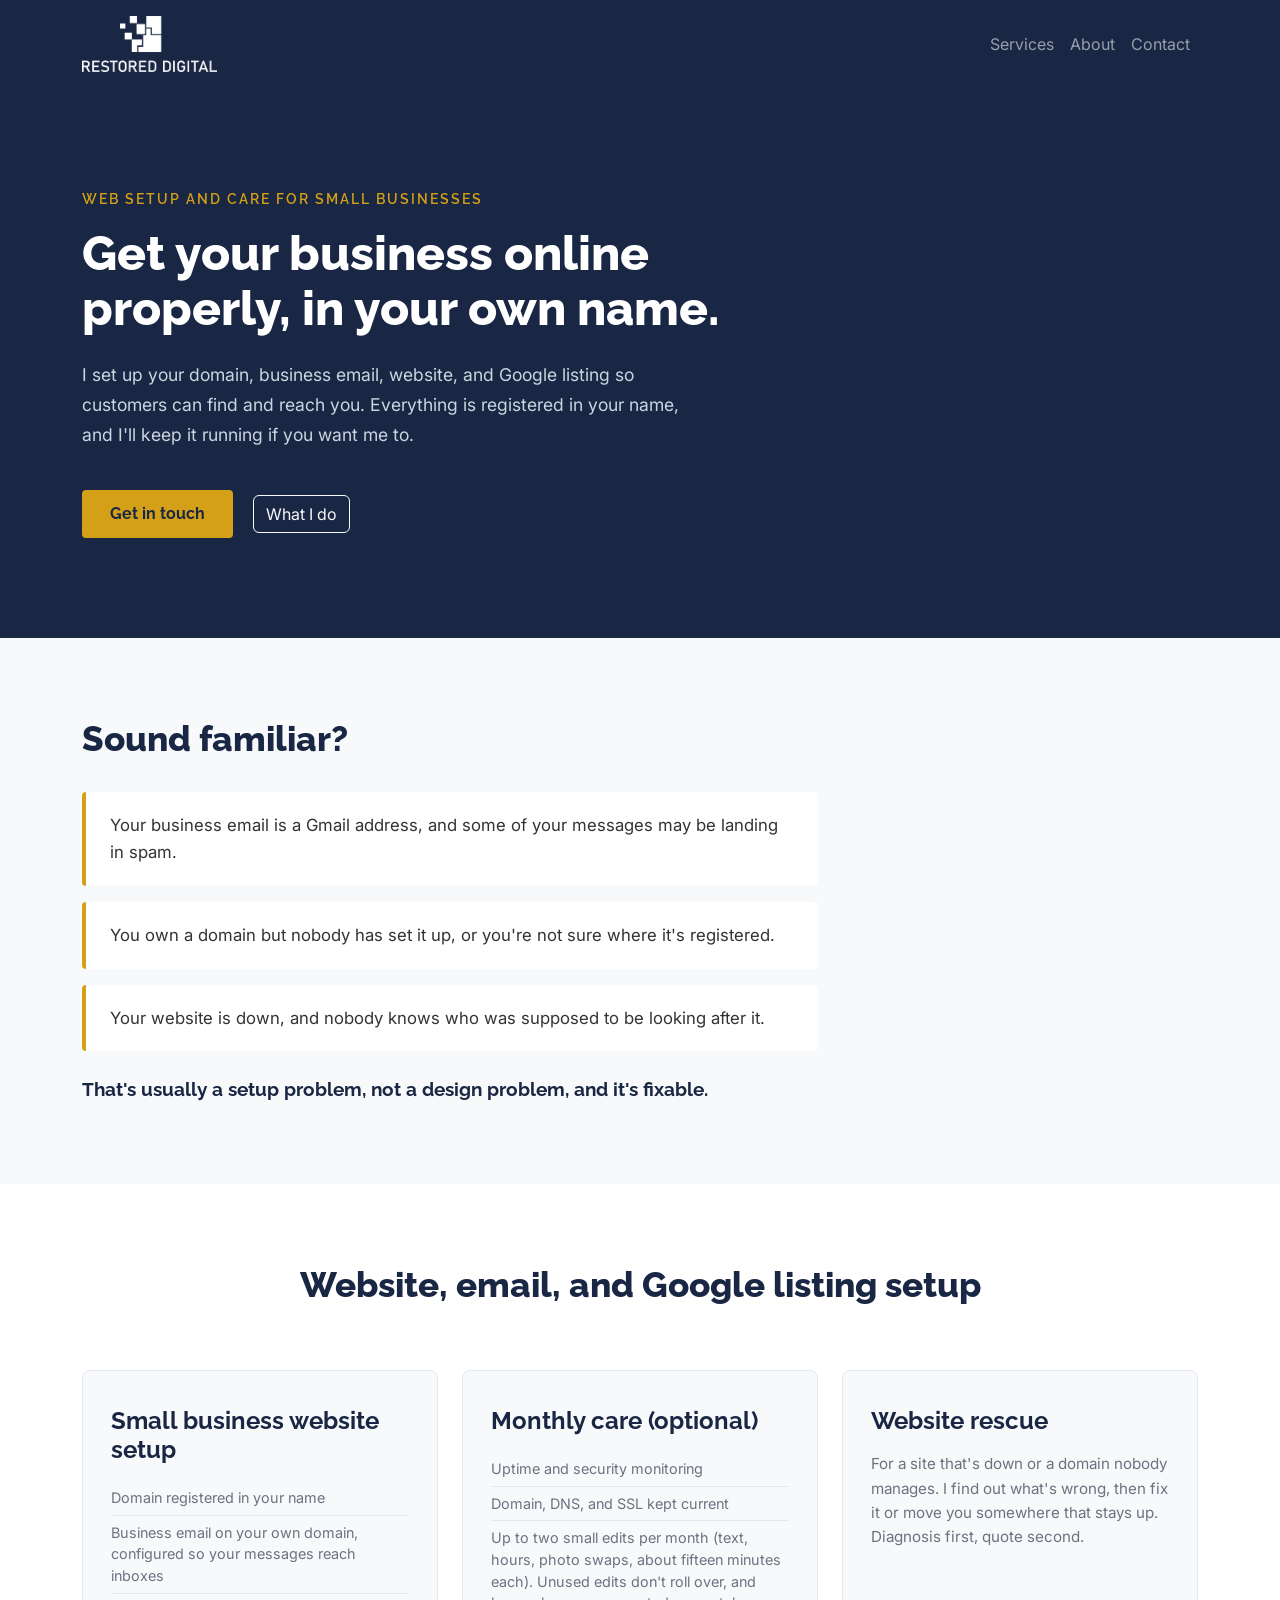
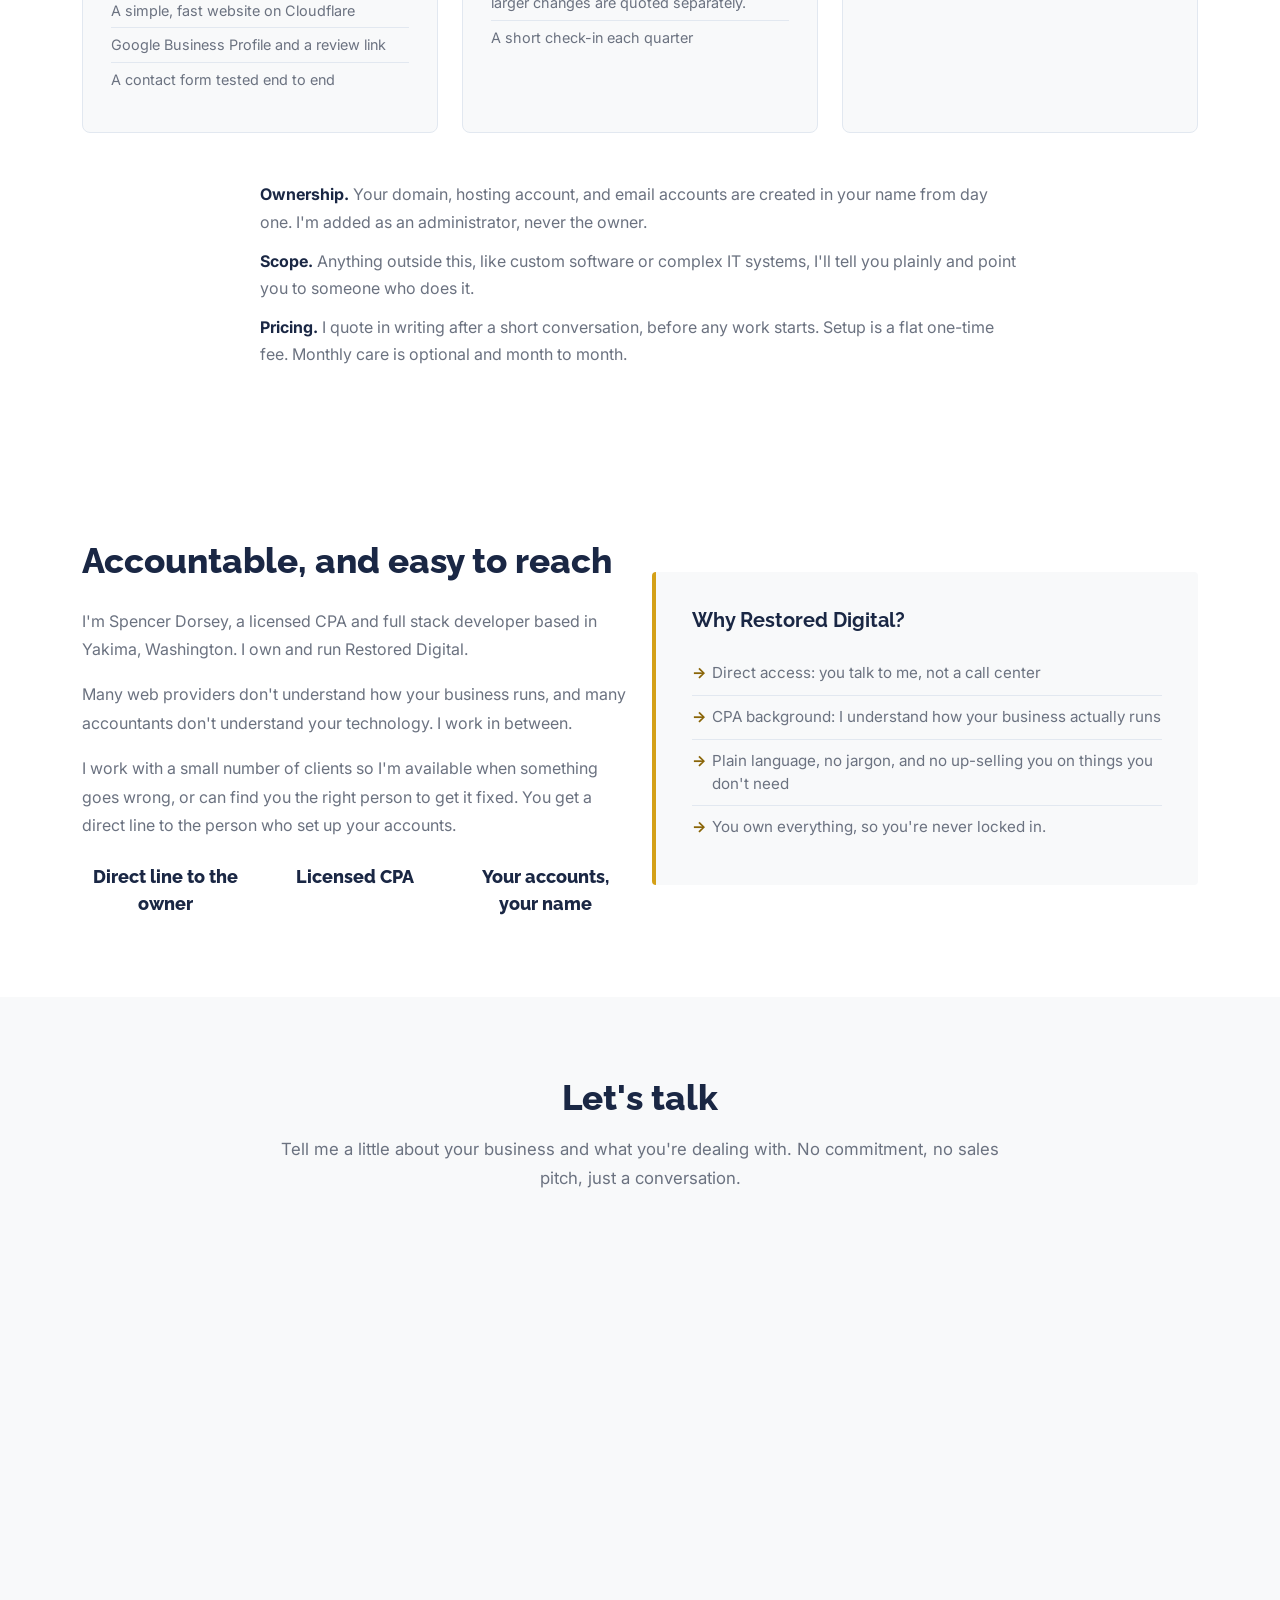
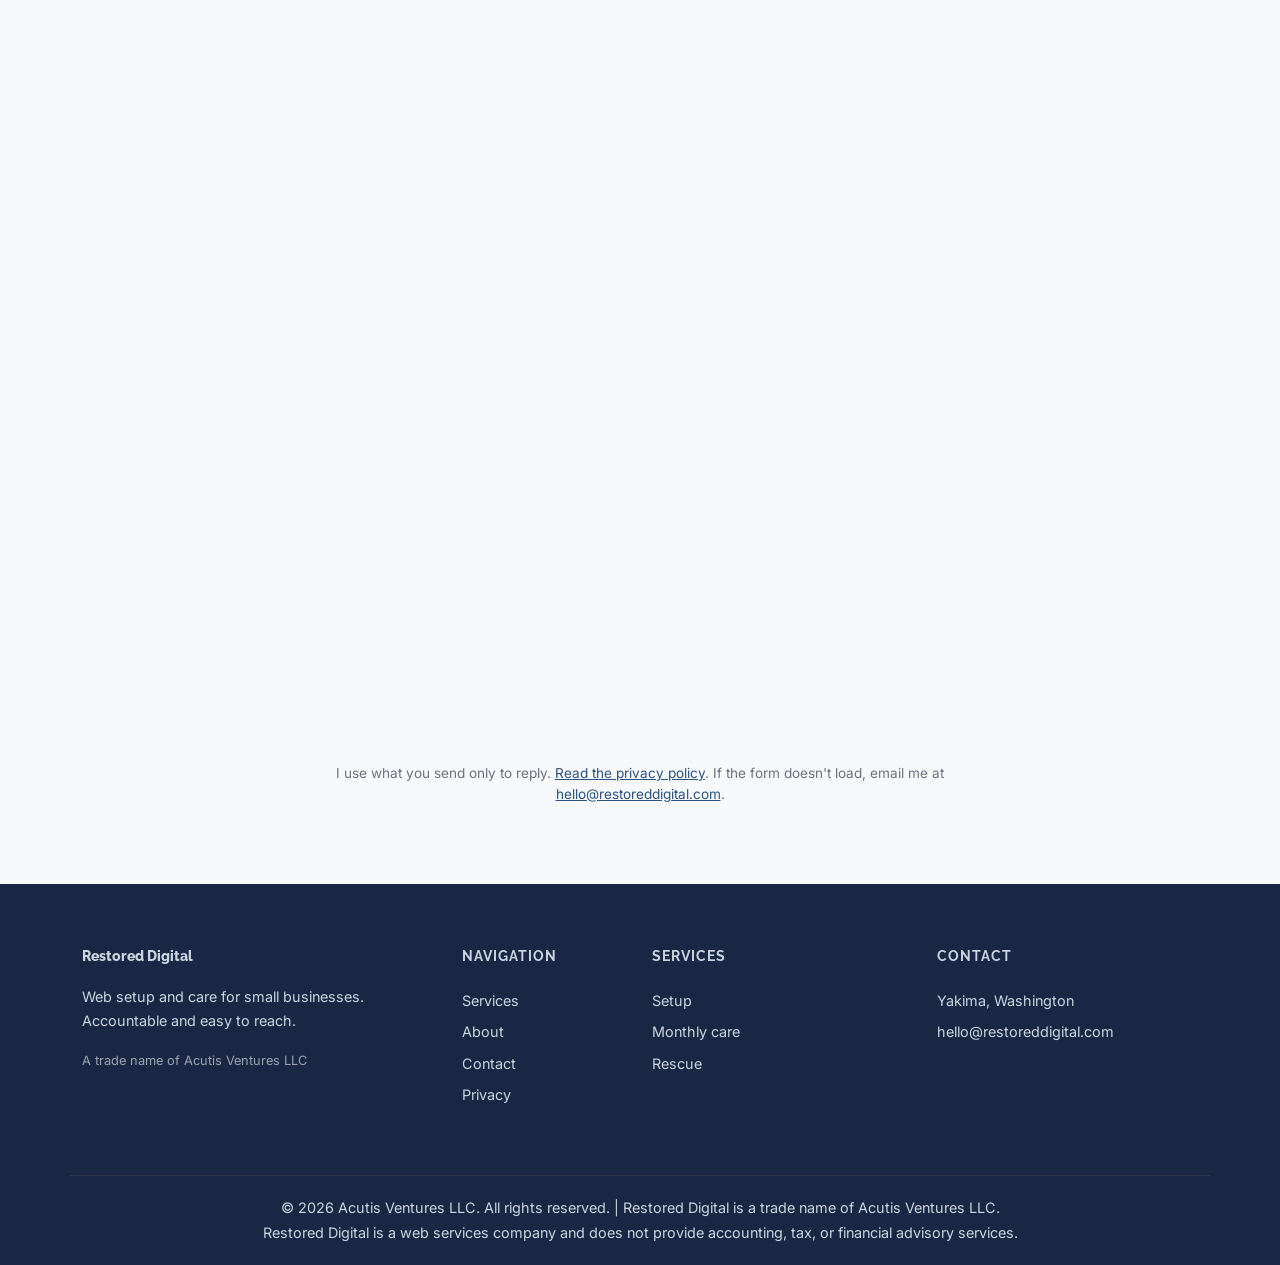
==== index.html @ 40f56572 "Remove Yakima Valley branding and improve SEO Drop Yakima Valley positioning copy, keep Yakima as fa" ====
<!doctype html>
<html lang="en">
  <head>
    <meta charset="utf-8" />
    <meta name="viewport" content="width=device-width, initial-scale=1" />

    <title>
      Restored Digital | Website, Domain &amp; Email Setup for Small Businesses
    </title>
    <meta
      name="description"
      content="Domain, business email, website, and Google listing set up in your own name, with optional monthly care. Plain language, written quotes, no lock-in."
    />
    <meta name="theme-color" content="#1a2744" />
    <link rel="canonical" href="https://www.restoreddigital.com/" />

    <!-- Open Graph / Twitter -->
    <meta property="og:url" content="https://www.restoreddigital.com/" />
    <meta property="og:type" content="website" />
    <meta property="og:locale" content="en_US" />
    <meta property="og:site_name" content="Restored Digital" />
    <meta
      property="og:title"
      content="Restored Digital | Website, Domain &amp; Email Setup for Small Businesses"
    />
    <meta
      property="og:description"
      content="I set up your domain, business email, website, and Google listing in your own name, and keep it running if you want me to."
    />
    <meta property="og:image" content="https://www.restoreddigital.com/images/og.png" />
    <meta property="og:image:width" content="1200" />
    <meta property="og:image:height" content="630" />
    <meta property="og:image:alt" content="Restored Digital logo" />
    <meta name="twitter:card" content="summary_large_image" />
    <meta
      name="twitter:title"
      content="Restored Digital | Website, Domain &amp; Email Setup for Small Businesses"
    />
    <meta
      name="twitter:description"
      content="I set up your domain, business email, website, and Google listing in your own name, and keep it running if you want me to."
    />
    <meta name="twitter:image" content="https://www.restoreddigital.com/images/og.png" />
    <meta name="twitter:image:alt" content="Restored Digital logo" />

    <!-- Icons -->
    <link rel="icon" href="images/favicon.ico" sizes="any" />
    <link rel="icon" type="image/png" sizes="32x32" href="images/favicon-32.png" />
    <link rel="icon" type="image/png" sizes="192x192" href="images/icon-192.png" />
    <link rel="apple-touch-icon" href="images/apple-touch-icon.png" />
    <link rel="manifest" href="site.webmanifest" />

    <!-- Connection hints -->
    <link rel="preconnect" href="https://cdn.jsdelivr.net" crossorigin />
    <link rel="preconnect" href="https://fonts.googleapis.com" />
    <link rel="preconnect" href="https://fonts.gstatic.com" crossorigin />

    <!-- Bootstrap CSS -->
    <link
      href="https://cdn.jsdelivr.net/npm/bootstrap@5.2.3/dist/css/bootstrap.min.css"
      rel="stylesheet"
      integrity="sha384-rbsA2VBKQhggwzxH7pPCaAqO46MgnOM80zW1RWuH61DGLwZJEdK2Kadq2F9CUG65"
      crossorigin="anonymous"
    />

    <!-- Google Fonts -->
    <link
      rel="stylesheet"
      href="https://fonts.googleapis.com/css2?family=Inter:wght@400;500;600;700&family=Raleway:wght@600;700;800&display=swap"
    />

    <!-- Custom CSS -->
    <link rel="stylesheet" href="css/styles.css" />

    <script type="application/ld+json">
      {
        "@context": "https://schema.org",
        "@type": "ProfessionalService",
        "@id": "https://www.restoreddigital.com/#business",
        "name": "Restored Digital",
        "legalName": "Acutis Ventures LLC",
        "description": "Web setup and care for small businesses: domain, business email, website, and Google Business Profile registered in the client's own name, with optional monthly care.",
        "url": "https://www.restoreddigital.com/",
        "email": "hello@restoreddigital.com",
        "logo": "https://www.restoreddigital.com/images/icon-512.png",
        "image": "https://www.restoreddigital.com/images/og.png",
        "founder": {
          "@type": "Person",
          "name": "Spencer Dorsey",
          "jobTitle": "Owner, Licensed CPA and Full Stack Developer"
        },
        "address": {
          "@type": "PostalAddress",
          "addressLocality": "Yakima",
          "addressRegion": "WA",
          "addressCountry": "US"
        },
        "areaServed": [
          { "@type": "City", "name": "Yakima" },
          { "@type": "State", "name": "Washington" }
        ],
        "makesOffer": [
          {
            "@type": "Offer",
            "itemOffered": {
              "@type": "Service",
              "name": "Small business web setup",
              "description": "Domain, business email, website, and Google Business Profile set up in your name."
            }
          },
          {
            "@type": "Offer",
            "itemOffered": {
              "@type": "Service",
              "name": "Monthly website care",
              "description": "Uptime and security monitoring, domain and SSL upkeep, small monthly edits."
            }
          },
          {
            "@type": "Offer",
            "itemOffered": {
              "@type": "Service",
              "name": "Website rescue",
              "description": "Diagnosis and repair or migration for a site that is down or a domain nobody manages."
            }
          }
        ]
      }
    </script>
  </head>

  <body>
    <a class="skip-link" href="#main">Skip to main content</a>

    <!-- Navbar -->
    <nav class="navbar navbar-expand-md navbar-dark" id="navbar">
      <div class="container">
        <a class="navbar-brand" href="#hero">
          <img
            src="images/logo.png"
            alt="Restored Digital"
            width="135"
            height="56"
          />
        </a>
        <button
          class="navbar-toggler"
          type="button"
          data-bs-toggle="collapse"
          data-bs-target="#restoreNavbar"
          aria-controls="restoreNavbar"
          aria-expanded="false"
          aria-label="Toggle navigation"
        >
          <span class="navbar-toggler-icon"></span>
        </button>
        <div class="collapse navbar-collapse" id="restoreNavbar">
          <ul class="navbar-nav ms-auto">
            <li class="nav-item">
              <a class="nav-link" href="#services">Services</a>
            </li>
            <li class="nav-item">
              <a class="nav-link" href="#about">About</a>
            </li>
            <li class="nav-item">
              <a class="nav-link" href="#contact">Contact</a>
            </li>
          </ul>
        </div>
      </div>
    </nav>

    <main id="main">
      <!-- Hero -->
      <section id="hero">
        <div class="container">
          <div class="row align-items-center">
            <div class="col-lg-8">
              <p class="hero-eyebrow">
                Web setup and care for small businesses
              </p>
              <h1>Get your business online properly, in your own name.</h1>
              <p class="hero-sub">
                I set up your domain, business email, website, and Google
                listing so customers can find and reach you. Everything is
                registered in your name, and I'll keep it running if you want me
                to.
              </p>
              <a href="#contact" class="btn btn-gold me-3">Get in touch</a>
              <a href="#services" class="btn btn-outline-light">What I do</a>
            </div>
          </div>
        </div>
      </section>

      <!-- Problem -->
      <section id="problem">
        <div class="container">
          <div class="row">
            <div class="col-lg-8">
              <h2>Sound familiar?</h2>
              <ul class="problem-list">
                <li>
                  Your business email is a Gmail address, and some of your
                  messages may be landing in spam.
                </li>
                <li>
                  You own a domain but nobody has set it up, or you're not sure
                  where it's registered.
                </li>
                <li>
                  Your website is down, and nobody knows who was supposed to be
                  looking after it.
                </li>
              </ul>
              <p class="problem-close">
                That's usually a setup problem, not a design problem, and it's
                fixable.
              </p>
            </div>
          </div>
        </div>
      </section>

      <!-- Services -->
      <section id="services">
        <div class="container">
          <div class="row justify-content-center">
            <div class="col-lg-8 text-center">
              <h2>Website, email, and Google listing setup</h2>
            </div>
          </div>
          <div class="row mt-5">
            <div class="col-md-4 mb-4 mb-md-0">
              <div class="service-card">
                <h3>Small business website setup</h3>
                <ul class="service-list">
                  <li>Domain registered in your name</li>
                  <li>
                    Business email on your own domain, configured so your
                    messages reach inboxes
                  </li>
                  <li>A simple, fast website on Cloudflare</li>
                  <li>Google Business Profile and a review link</li>
                  <li>A contact form tested end to end</li>
                </ul>
              </div>
            </div>
            <div class="col-md-4 mb-4 mb-md-0">
              <div class="service-card">
                <h3>Monthly care (optional)</h3>
                <ul class="service-list">
                  <li>Uptime and security monitoring</li>
                  <li>Domain, DNS, and SSL kept current</li>
                  <li>
                    Up to two small edits per month (text, hours, photo swaps,
                    about fifteen minutes each). Unused edits don't roll over,
                    and larger changes are quoted separately.
                  </li>
                  <li>A short check-in each quarter</li>
                </ul>
              </div>
            </div>
            <div class="col-md-4">
              <div class="service-card">
                <h3>Website rescue</h3>
                <p>
                  For a site that's down or a domain nobody manages. I find out
                  what's wrong, then fix it or move you somewhere that stays up.
                  Diagnosis first, quote second.
                </p>
              </div>
            </div>
          </div>
          <div class="service-statements">
            <p>
              <strong>Ownership.</strong> Your domain, hosting account, and
              email accounts are created in your name from day one. I'm added
              as an administrator, never the owner.
            </p>
            <p>
              <strong>Scope.</strong> Anything outside this, like custom
              software or complex IT systems, I'll tell you plainly and point
              you to someone who does it.
            </p>
            <p>
              <strong>Pricing.</strong> I quote in writing after a short
              conversation, before any work starts. Setup is a flat one-time
              fee. Monthly care is optional and month to month.
            </p>
          </div>
        </div>
      </section>

      <!-- About -->
      <section id="about">
        <div class="container">
          <div class="row align-items-center">
            <div class="col-lg-6 mb-5 mb-lg-0">
              <h2>Accountable, and easy to reach</h2>
              <p>
                I'm Spencer Dorsey, a licensed CPA and full stack developer
                based in Yakima, Washington. I own and run Restored Digital.
              </p>
              <p>
                Many web providers don't understand how your business runs, and
                many accountants don't understand your technology. I work in
                between.
              </p>
              <p>
                I work with a small number of clients so I'm available when
                something goes wrong, or can find you the right person to get it
                fixed. You get a direct line to the person who set up your
                accounts.
              </p>
              <div class="about-stats row mt-4">
                <div class="col-4 text-center">
                  <div class="stat-number">Direct line to the owner</div>
                </div>
                <div class="col-4 text-center">
                  <div class="stat-number">Licensed CPA</div>
                </div>
                <div class="col-4 text-center">
                  <div class="stat-number">Your accounts, your name</div>
                </div>
              </div>
            </div>
            <div class="col-lg-6">
              <div class="about-card">
                <h3>Why Restored Digital?</h3>
                <ul class="about-list">
                  <li>Direct access: you talk to me, not a call center</li>
                  <li>
                    CPA background: I understand how your business actually
                    runs
                  </li>
                  <li>
                    Plain language, no jargon, and no up-selling you on things
                    you don't need
                  </li>
                  <li>You own everything, so you're never locked in.</li>
                </ul>
              </div>
            </div>
          </div>
        </div>
      </section>

      <!-- Contact -->
      <section id="contact">
        <div class="container">
          <div class="row justify-content-center">
            <div class="col-lg-8 text-center">
              <h2>Let's talk</h2>
              <p class="section-sub">
                Tell me a little about your business and what you're dealing
                with. No commitment, no sales pitch, just a conversation.
              </p>
            </div>
          </div>
          <div class="row justify-content-center mt-5">
            <div class="col-lg-7">
              <iframe
                class="contact-frame"
                title="Contact form"
                src="https://docs.google.com/forms/d/e/1FAIpQLSd30V_0GPuKH4bUSAOWCxwhaYH5y-z_NHsODeTNZxQijxTPCA/viewform?embedded=true"
                width="640"
                height="1107"
                loading="lazy"
              >
                Loading…
              </iframe>
              <p class="form-note text-center">
                I use what you send only to reply.
                <a href="privacy.html">Read the privacy policy</a>. If the form
                doesn't load, email me at
                <a href="mailto:hello@restoreddigital.com"
                  >hello@restoreddigital.com</a
                >.
              </p>
            </div>
          </div>
        </div>
      </section>
    </main>

    <!-- Footer -->
    <footer id="footer">
      <div class="container">
        <div class="row">
          <div class="col-lg-4 mb-4">
            <p class="footer-brand">Restored Digital</p>
            <p>
              Web setup and care for small businesses. Accountable and easy to
              reach.
            </p>
            <p class="footer-legal">A trade name of Acutis Ventures LLC</p>
          </div>
          <div class="col-lg-2 col-md-4 mb-4">
            <p class="footer-heading">Navigation</p>
            <ul class="footer-list">
              <li><a href="#services">Services</a></li>
              <li><a href="#about">About</a></li>
              <li><a href="#contact">Contact</a></li>
              <li><a href="privacy.html">Privacy</a></li>
            </ul>
          </div>
          <div class="col-lg-3 col-md-4 mb-4">
            <p class="footer-heading">Services</p>
            <ul class="footer-list">
              <li>Setup</li>
              <li>Monthly care</li>
              <li>Rescue</li>
            </ul>
          </div>
          <div class="col-lg-3 col-md-4 mb-4">
            <p class="footer-heading">Contact</p>
            <ul class="footer-list">
              <li>Yakima, Washington</li>
              <li>
                <a href="mailto:hello@restoreddigital.com"
                  >hello@restoreddigital.com</a
                >
              </li>
            </ul>
          </div>
        </div>
        <div class="row footer-bottom">
          <div class="col text-center">
            <p>
              &copy; 2026 Acutis Ventures LLC. All rights reserved. | Restored
              Digital is a trade name of Acutis Ventures LLC.
            </p>
            <p class="footer-disclaimer">
              Restored Digital is a web services company and does not provide
              accounting, tax, or financial advisory services.
            </p>
          </div>
        </div>
      </div>
    </footer>

    <!-- Bootstrap JS -->
    <script
      src="https://cdn.jsdelivr.net/npm/bootstrap@5.2.3/dist/js/bootstrap.bundle.min.js"
      integrity="sha384-kenU1KFdBIe4zVF0s0G1M5b4hcpxyD9F7jL+jjXkk+Q2h455rYXK/7HAuoJl+0I4"
      crossorigin="anonymous"
    ></script>
  </body>
</html>
---- css/styles.css ----
/* ===========================
   Restored Digital - Custom Styles
   Colors: Navy, Blue, Gold, Warm Gray, Off-white
   Fonts: Raleway (headlines), Inter (body)
   =========================== */

:root {
    --navy: #1a2744;
    --gold: #d4a017;
    --gold-hover: #e8c547;
    --gold-text: #8a6508; /* gold for text on light backgrounds, AA contrast */
    --blue: #2c5282;
    --gray: #6b7280;
    --gray-on-dark: #9ca3af; /* gray for text on navy, AA contrast */
    --text: #333333;
    --off-white: #f8f9fa;
    --border: #e2e8f0;
    --field-border: #8a94a6; /* form field edge, 3:1 against white */
    --slate-light: #cbd5e0;
    --footer-line: #2d3748;
}

/* --- Base --- */

body {
    font-family: "Inter", sans-serif;
    color: var(--text);
}

h1, h2, h3, h4, h5 {
    font-family: "Raleway", sans-serif;
}

/* --- Typography --- */

/* --- Layout --- */

/* --- Navbar --- */

#navbar {
    background-color: var(--navy);
    padding: 16px 0;
}

.navbar-brand {
    padding: 0;
}

.navbar-brand img {
    display: block;
    height: 56px;
    width: auto;
}

/* --- Hero --- */

#hero {
    background-color: var(--navy);
    color: white;
    padding: 100px 0;
}

.hero-eyebrow {
    font-family: "Raleway", sans-serif;
    font-weight: 600;
    font-size: 0.9rem;
    letter-spacing: 2px;
    text-transform: uppercase;
    color: var(--gold);
    margin-bottom: 16px;
}

#hero h1 {
    font-size: 3rem;
    font-weight: 800;
    line-height: 1.15;
    margin-bottom: 24px;
    color: white;
}

#hero .hero-sub {
    font-size: 1.1rem;
    line-height: 1.7;
    color: var(--slate-light);
    margin-bottom: 40px;
    max-width: 600px;
}

.btn-gold {
    background-color: var(--gold);
    color: var(--navy);
    font-family: "Raleway", sans-serif;
    font-weight: 700;
    padding: 12px 28px;
    border: none;
    border-radius: 4px;
}

.btn-gold:hover {
    background-color: var(--gold-hover);
    color: var(--navy);
}

/* --- Problem --- */

#problem {
    background-color: var(--off-white);
    padding: 80px 0;
}

#problem h2 {
    font-size: 2.2rem;
    font-weight: 800;
    color: var(--navy);
    margin-bottom: 16px;
}

.section-sub {
    font-size: 1.05rem;
    color: var(--gray);
    line-height: 1.7;
    margin-bottom: 0;
}

.problem-list {
    list-style: none;
    padding: 0;
    margin: 32px 0 24px 0;
}

.problem-list li {
    background: white;
    border-left: 4px solid var(--gold);
    border-radius: 4px;
    padding: 20px 24px;
    margin-bottom: 16px;
    color: var(--text);
    font-size: 1.05rem;
    line-height: 1.6;
}

.problem-close {
    font-family: "Raleway", sans-serif;
    font-weight: 700;
    font-size: 1.2rem;
    color: var(--navy);
    margin-bottom: 0;
}

/* --- Services --- */
#services {
    background-color: white;
    padding: 80px 0;
}

#services h2 {
    font-size: 2.2rem;
    font-weight: 800;
    color: var(--navy);
    margin-bottom: 16px;
}

.service-card {
    background: var(--off-white);
    border: 1px solid var(--border);
    border-radius: 8px;
    padding: 36px 28px;
    height: 100%;
    display: flex;
    flex-direction: column;
}

.service-card h3 {
    font-family: "Raleway", sans-serif;
    font-weight: 700;
    font-size: 1.5rem;
    color: var(--navy);
    margin-bottom: 16px;
}

.service-statements {
    max-width: 760px;
    margin: 48px auto 0 auto;
}

.service-statements p {
    color: var(--gray);
    line-height: 1.7;
    margin-bottom: 12px;
}

.service-statements strong {
    color: var(--navy);
}

.service-card p {
    color: var(--gray);
    font-size: 0.95rem;
    line-height: 1.6;
    margin-bottom: 20px;
}

.service-list {
    list-style: none;
    padding: 0;
    margin: 0;
    font-size: 0.9rem;
    color: var(--gray);
    margin-top: 0;
}

.service-list li {
    padding: 6px 0;
    border-bottom: 1px solid var(--border);
}

.service-list li:last-child {
    border-bottom: none;
}
/* --- About --- */
#about {
    background-color: white;
    padding: 80px 0;
}

#about h2 {
    font-size: 2.2rem;
    font-weight: 800;
    color: var(--navy);
    margin-bottom: 24px;
}

#about p {
    color: var(--gray);
    line-height: 1.8;
    margin-bottom: 16px;
}

.stat-number {
    font-family: "Raleway", sans-serif;
    font-weight: 800;
    font-size: 1.1rem;
    color: var(--navy);
}

.about-photo {
    display: block;
    max-width: 220px;
    border-radius: 8px;
    margin-bottom: 24px;
}

.about-card {
    background: var(--off-white);
    border-left: 4px solid var(--gold);
    border-radius: 4px;
    padding: 36px;
}

.about-card h3 {
    font-family: "Raleway", sans-serif;
    font-size: 1.25rem;
    font-weight: 700;
    color: var(--navy);
    margin-bottom: 20px;
}

.about-list {
    list-style: none;
    padding: 0;
    margin: 0;
}

.about-list li {
    padding: 10px 0;
    border-bottom: 1px solid var(--border);
    color: var(--gray);
    font-size: 0.95rem;
    line-height: 1.5;
    padding-left: 20px;
    position: relative;
}

.about-list li:last-child {
    border-bottom: none;
}

.about-list li::before {
    content: "→";
    color: var(--gold-text);
    font-weight: 700;
    position: absolute;
    left: 0;
}
/* --- Contact --- */
#contact {
    background-color: var(--off-white);
    padding: 80px 0;
}

#contact h2 {
    font-size: 2.2rem;
    font-weight: 800;
    color: var(--navy);
    margin-bottom: 16px;
}


#contact .form-note {
    font-size: 0.85rem;
    color: var(--gray);
    margin: 16px 0 0 0;
}

#contact .form-note a {
    color: var(--blue);
}

.contact-frame {
    display: block;
    width: 100%;
    max-width: 640px;
    height: 1107px;
    margin: 0 auto;
    border: 0;
}

@media (max-width: 575.98px) {
    .contact-frame {
        height: 1350px;
    }
}
/* --- Footer --- */
#footer {
    background-color: var(--navy);
    color: var(--slate-light);
    padding: 60px 0 0 0;
}

.footer-brand {
    font-family: "Raleway", sans-serif;
    font-weight: 800;
    font-size: 1.25rem;
    color: var(--gold);
    margin-bottom: 16px;
}

.footer-heading {
    font-family: "Raleway", sans-serif;
    font-weight: 700;
    color: white;
    margin-bottom: 16px;
    text-transform: uppercase;
    letter-spacing: 1px;
    font-size: 0.8rem;
}

#footer p {
    color: var(--slate-light);
    font-size: 0.9rem;
    line-height: 1.7;
}

.footer-legal {
    color: var(--gray-on-dark) !important;
    font-size: 0.8rem !important;
    margin-top: 8px;
}

.footer-list {
    list-style: none;
    padding: 0;
    margin: 0;
}

.footer-list li {
    padding: 5px 0;
    font-size: 0.9rem;
    color: var(--slate-light);
}

.footer-list a {
    color: var(--slate-light);
    text-decoration: none;
}

.footer-list a:hover {
    color: var(--gold);
}

.footer-bottom {
    border-top: 1px solid var(--footer-line);
    margin-top: 40px;
    padding: 20px 0;
}

.footer-bottom p {
    font-size: 0.8rem;
    color: var(--gray-on-dark);
    margin: 0;
}

.footer-disclaimer {
    font-size: 0.75rem;
    color: var(--gray-on-dark);
    margin-top: 4px;
}
/* --- Privacy page --- */
#privacy {
    background-color: white;
    padding: 80px 0;
}

#privacy h1 {
    font-size: 2.2rem;
    font-weight: 800;
    color: var(--navy);
    margin-bottom: 8px;
}

#privacy h2 {
    font-size: 1.4rem;
    font-weight: 700;
    color: var(--navy);
    margin: 40px 0 12px 0;
}

#privacy p,
#privacy li {
    color: var(--text);
    line-height: 1.7;
}

#privacy .privacy-date {
    color: var(--gray);
    margin-bottom: 0;
}

#privacy a {
    color: var(--blue);
}

/* --- Accessibility --- */
.skip-link {
    position: absolute;
    left: 16px;
    top: -60px;
    z-index: 2000;
    background: var(--gold);
    color: var(--navy);
    font-weight: 700;
    padding: 10px 16px;
    border-radius: 4px;
}

.skip-link:focus {
    top: 16px;
}

a:focus-visible,
button:focus-visible,
.btn:focus-visible,
.form-control:focus-visible,
.navbar-toggler:focus-visible {
    outline: 3px solid var(--blue);
    outline-offset: 2px;
}

#navbar a:focus-visible,
#navbar button:focus-visible,
#hero a:focus-visible,
#footer a:focus-visible {
    outline-color: var(--gold);
}

/* --- Utilities --- */
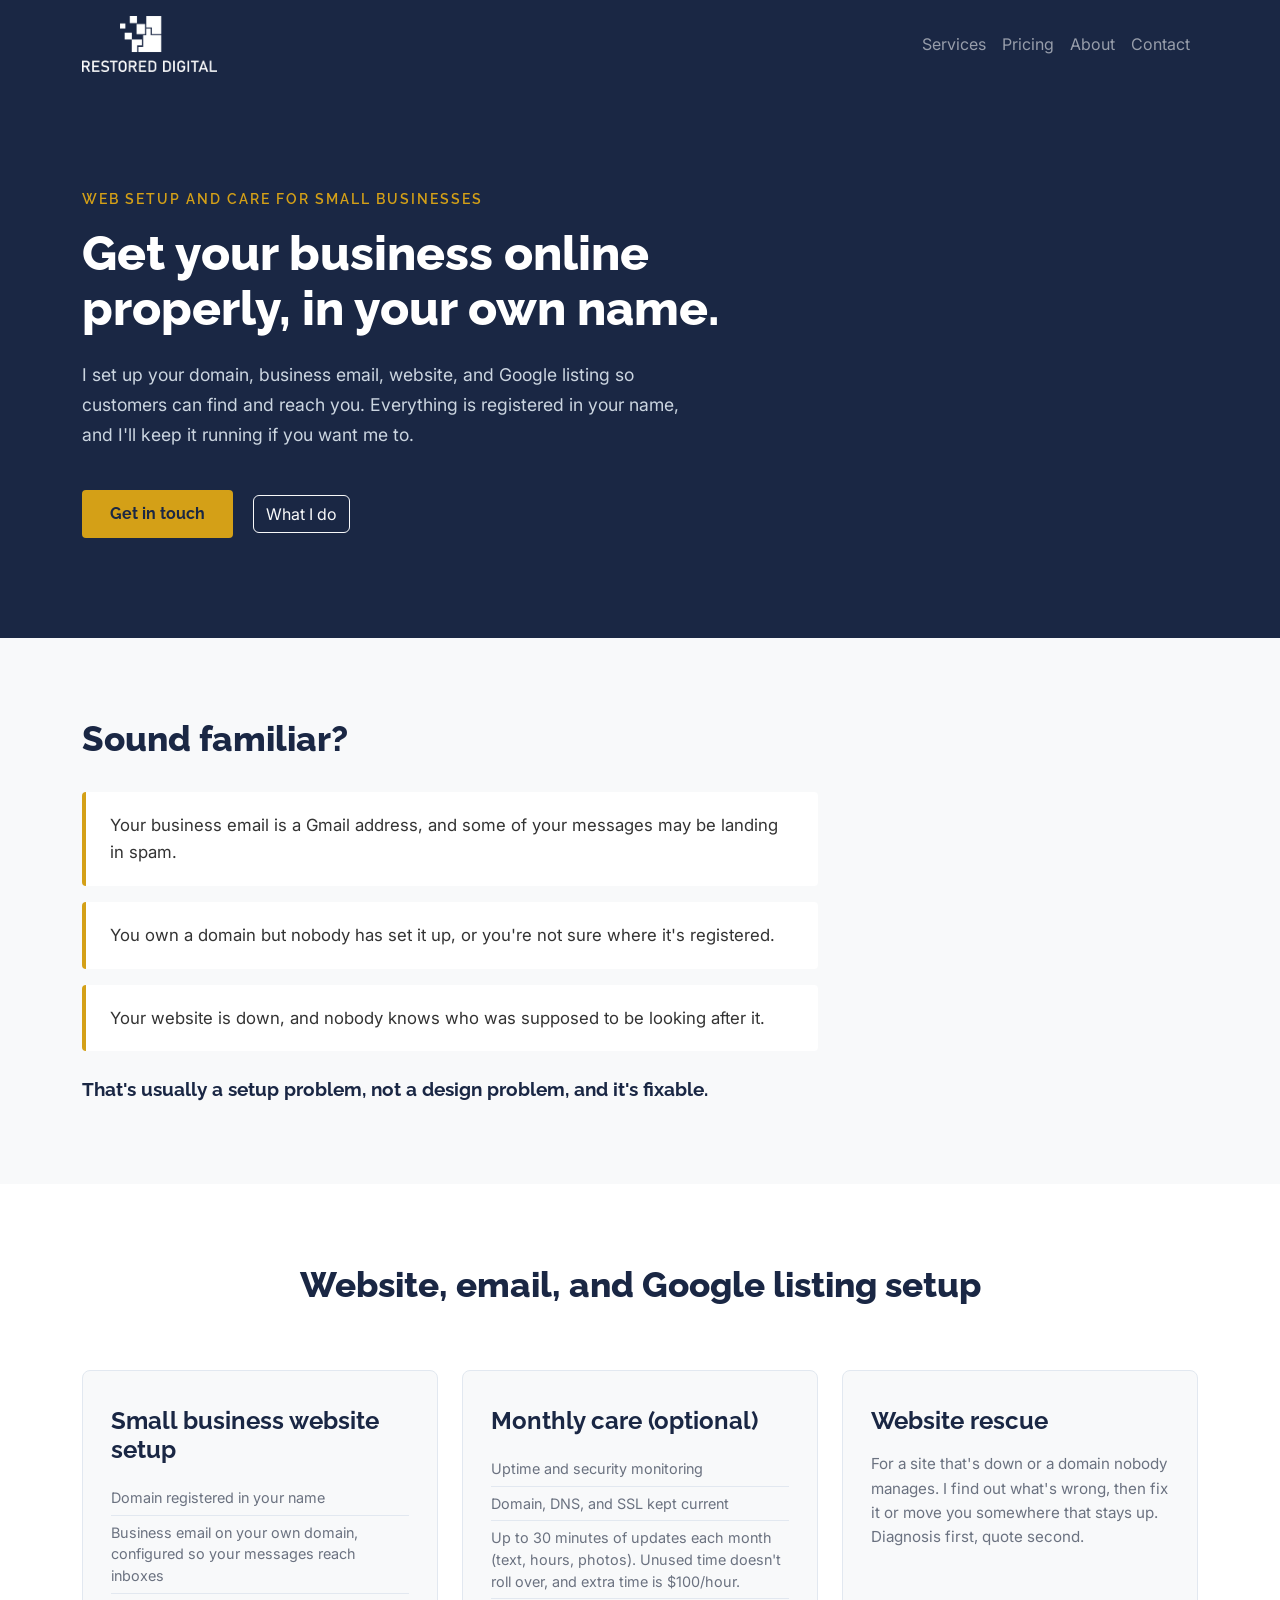
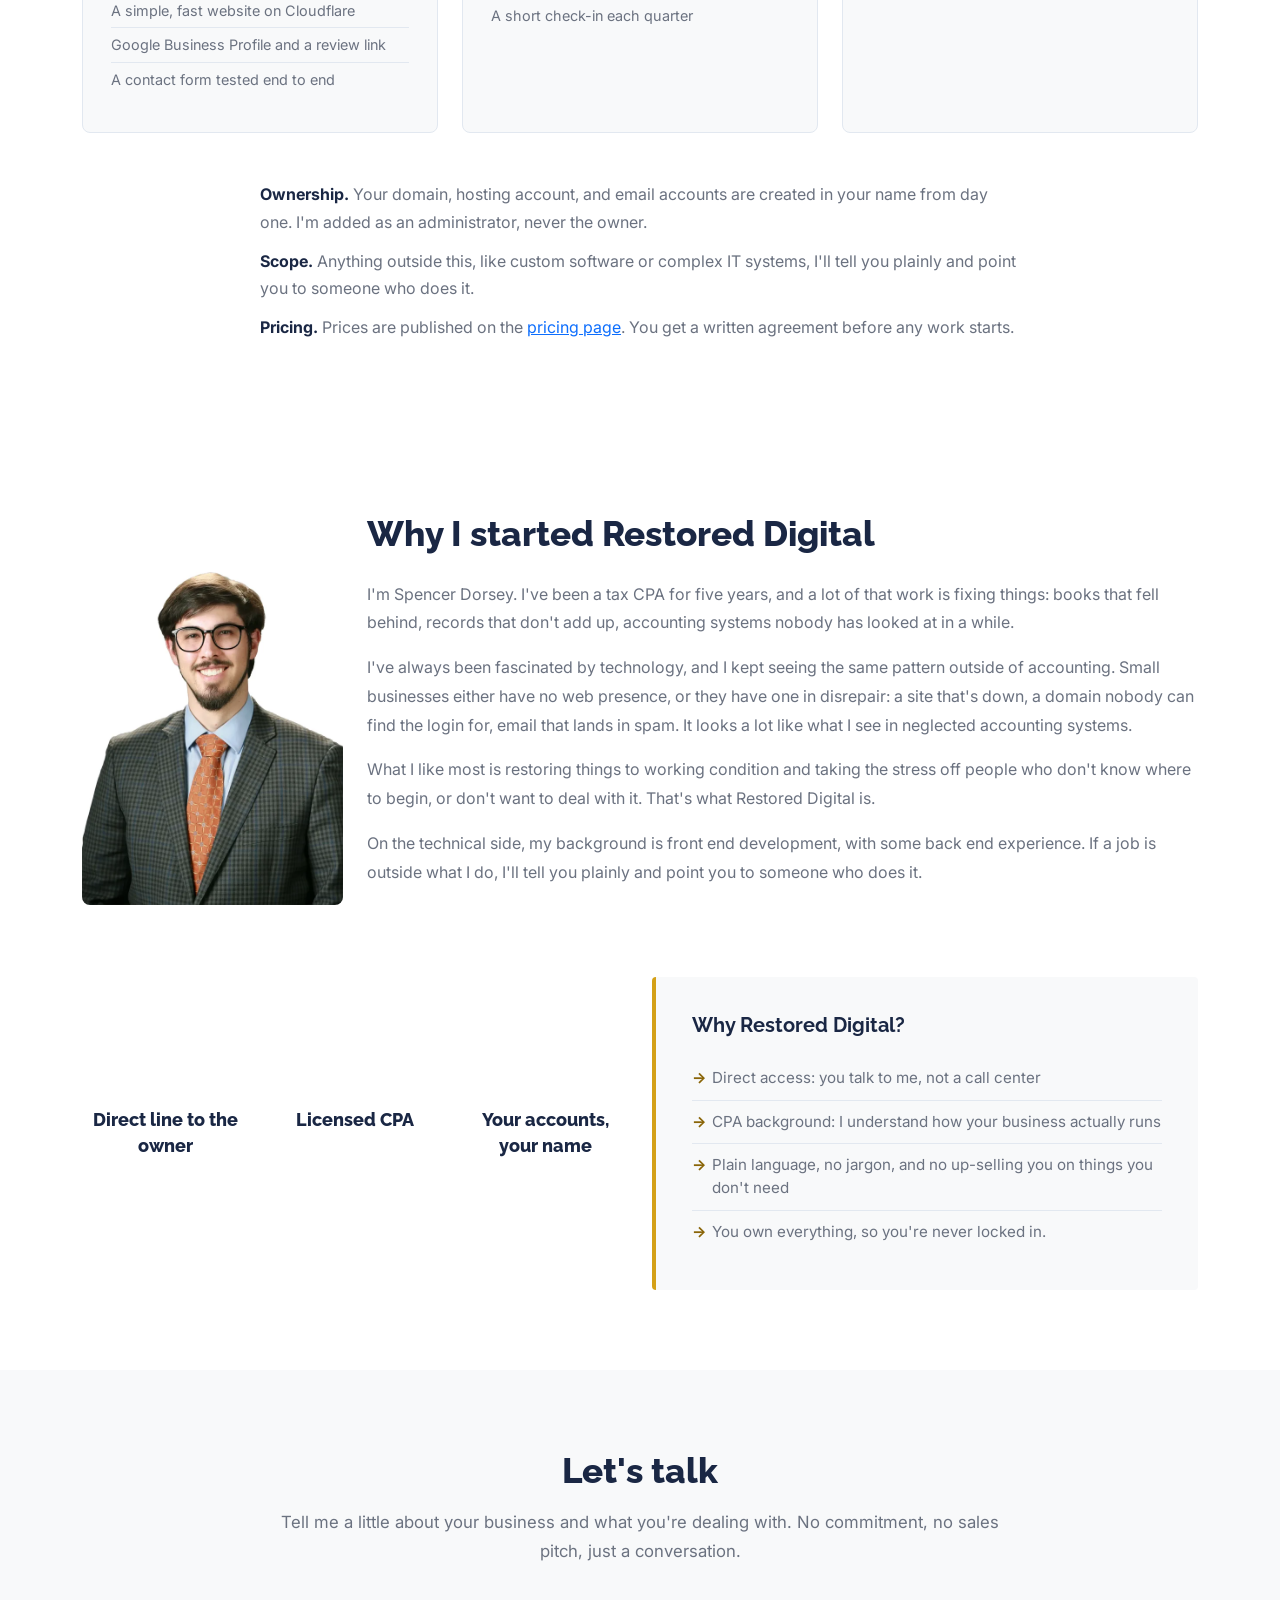
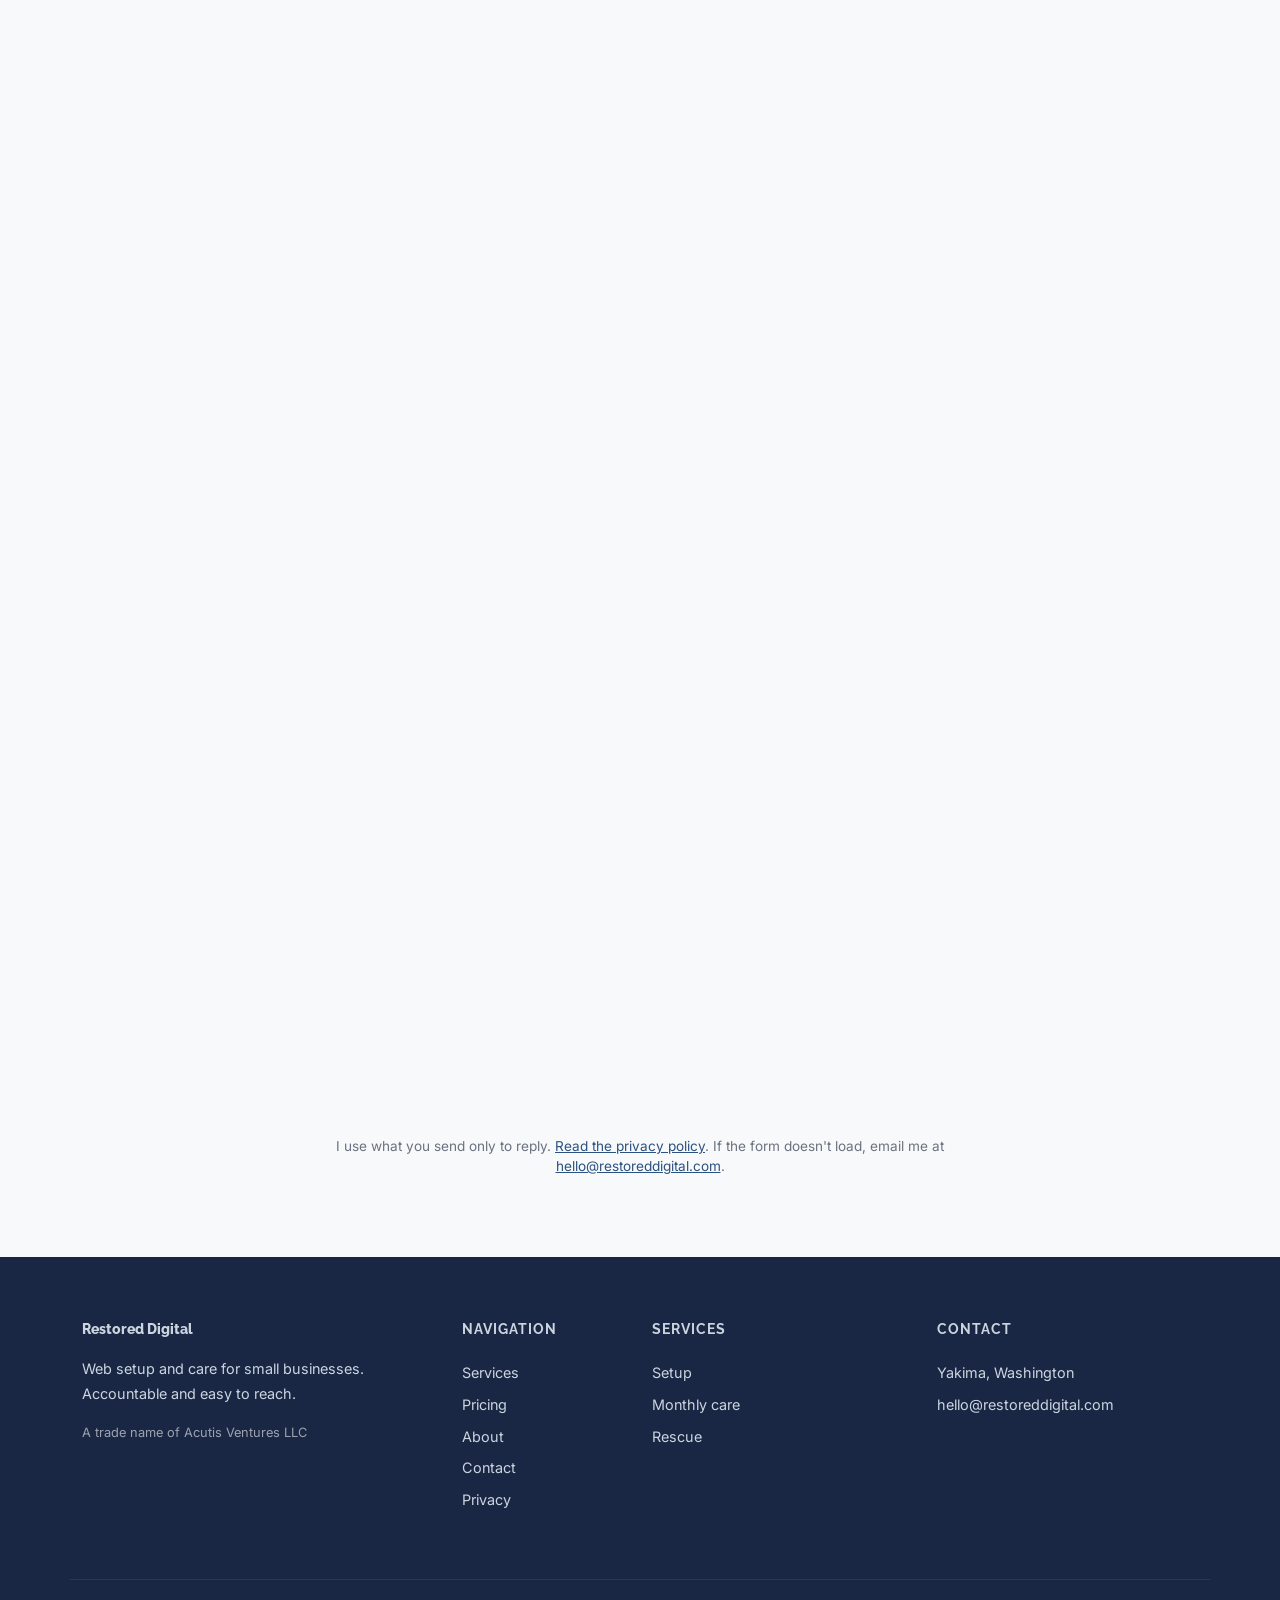
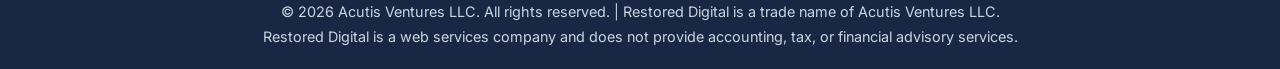
==== commit 5a6ac188: "Add pricing page and About section, correct developer claim - New pricing.html, generated from data/" ====
--- a/index.html
+++ b/index.html
@@ -87,7 +87,7 @@
         "founder": {
           "@type": "Person",
           "name": "Spencer Dorsey",
-          "jobTitle": "Owner, Licensed CPA and Full Stack Developer"
+          "jobTitle": "Owner and Licensed CPA"
         },
         "address": {
           "@type": "PostalAddress",
@@ -160,6 +160,9 @@
               <a class="nav-link" href="#services">Services</a>
             </li>
             <li class="nav-item">
+              <a class="nav-link" href="pricing.html">Pricing</a>
+            </li>
+            <li class="nav-item">
               <a class="nav-link" href="#about">About</a>
             </li>
             <li class="nav-item">
@@ -253,9 +256,9 @@
                   <li>Uptime and security monitoring</li>
                   <li>Domain, DNS, and SSL kept current</li>
                   <li>
-                    Up to two small edits per month (text, hours, photo swaps,
-                    about fifteen minutes each). Unused edits don't roll over,
-                    and larger changes are quoted separately.
+                    Up to 30 minutes of updates each month (text, hours,
+                    photos). Unused time doesn't roll over, and extra time is
+                    $100/hour.
                   </li>
                   <li>A short check-in each quarter</li>
                 </ul>
@@ -284,9 +287,9 @@
               you to someone who does it.
             </p>
             <p>
-              <strong>Pricing.</strong> I quote in writing after a short
-              conversation, before any work starts. Setup is a flat one-time
-              fee. Monthly care is optional and month to month.
+              <strong>Pricing.</strong> Prices are published on the
+              <a href="pricing.html">pricing page</a>. You get a written
+              agreement before any work starts.
             </p>
           </div>
         </div>
@@ -295,25 +298,48 @@
       <!-- About -->
       <section id="about">
         <div class="container">
-          <div class="row align-items-center">
-            <div class="col-lg-6 mb-5 mb-lg-0">
-              <h2>Accountable, and easy to reach</h2>
+          <div class="row align-items-start">
+            <div class="col-md-4 col-lg-3 mb-4 mb-md-0">
+              <img
+                class="about-photo"
+                src="images/spencer-dorsey.webp"
+                alt="Spencer Dorsey, owner of Restored Digital"
+                width="600"
+                height="900"
+                loading="lazy"
+              />
+            </div>
+            <div class="col-md-8 col-lg-9">
+              <h2>Why I started Restored Digital</h2>
               <p>
-                I'm Spencer Dorsey, a licensed CPA and full stack developer
-                based in Yakima, Washington. I own and run Restored Digital.
+                I'm Spencer Dorsey. I've been a tax CPA for five years, and a
+                lot of that work is fixing things: books that fell behind,
+                records that don't add up, accounting systems nobody has looked
+                at in a while.
               </p>
               <p>
-                Many web providers don't understand how your business runs, and
-                many accountants don't understand your technology. I work in
-                between.
+                I've always been fascinated by technology, and I kept seeing
+                the same pattern outside of accounting. Small businesses either
+                have no web presence, or they have one in disrepair: a site
+                that's down, a domain nobody can find the login for, email
+                that lands in spam. It looks a lot like what I see in neglected
+                accounting systems.
               </p>
               <p>
-                I work with a small number of clients so I'm available when
-                something goes wrong, or can find you the right person to get it
-                fixed. You get a direct line to the person who set up your
-                accounts.
-              </p>
-              <div class="about-stats row mt-4">
+                What I like most is restoring things to working condition and
+                taking the stress off people who don't know where to begin, or
+                don't want to deal with it. That's what Restored Digital is.
+              </p>
+              <p>
+                On the technical side, my background is front end development,
+                with some back end experience. If a job is outside what I do,
+                I'll tell you plainly and point you to someone who does it.
+              </p>
+            </div>
+          </div>
+          <div class="row align-items-center mt-5">
+            <div class="col-lg-6 mb-4 mb-lg-0">
+              <div class="about-stats row">
                 <div class="col-4 text-center">
                   <div class="stat-number">Direct line to the owner</div>
                 </div>
@@ -400,6 +426,7 @@
             <p class="footer-heading">Navigation</p>
             <ul class="footer-list">
               <li><a href="#services">Services</a></li>
+              <li><a href="pricing.html">Pricing</a></li>
               <li><a href="#about">About</a></li>
               <li><a href="#contact">Contact</a></li>
               <li><a href="privacy.html">Privacy</a></li>
--- a/css/styles.css
+++ b/css/styles.css
@@ -245,7 +245,7 @@
 
 .about-photo {
     display: block;
-    max-width: 220px;
+    max-width: 320px;
     border-radius: 8px;
     margin-bottom: 24px;
 }
@@ -440,6 +440,131 @@
     color: var(--blue);
 }
 
+/* --- Pricing page --- */
+#hero.page-hero {
+    padding: 72px 0;
+}
+
+.price-section {
+    background-color: white;
+    padding: 72px 0;
+}
+
+.price-section.alt {
+    background-color: var(--off-white);
+}
+
+.price-section h2 {
+    font-size: 2rem;
+    font-weight: 800;
+    color: var(--navy);
+    margin-bottom: 20px;
+}
+
+.price-section p,
+.price-section li {
+    color: var(--text);
+    font-size: 1rem;
+    line-height: 1.7;
+}
+
+.table-responsive {
+    margin-bottom: 16px;
+}
+
+.price-table {
+    width: 100%;
+    min-width: 640px;
+    border-collapse: collapse;
+    background: white;
+    font-size: 1rem;
+}
+
+.price-table th,
+.price-table td {
+    border: 1px solid var(--border);
+    padding: 14px 16px;
+    vertical-align: top;
+    text-align: left;
+    line-height: 1.5;
+    color: var(--text);
+}
+
+.price-table thead th {
+    background: var(--navy);
+    color: white;
+    font-family: "Raleway", sans-serif;
+    font-weight: 700;
+}
+
+.price-table tbody th {
+    background: var(--off-white);
+    color: var(--navy);
+    font-weight: 600;
+    width: 24%;
+}
+
+.price-figure {
+    font-family: "Raleway", sans-serif;
+    font-size: 1.5rem;
+    font-weight: 800;
+    color: var(--navy);
+}
+
+.price-note {
+    margin-bottom: 8px;
+}
+
+.price-legal {
+    border-left: 4px solid var(--gold);
+    background: white;
+    padding: 14px 18px;
+    border-radius: 4px;
+    margin: 16px 0;
+}
+
+.price-section.alt .price-legal {
+    background: white;
+}
+
+.include-list,
+.steps-list {
+    padding-left: 1.25rem;
+    max-width: 760px;
+}
+
+.include-list li,
+.steps-list li {
+    padding: 4px 0;
+}
+
+.callout {
+    background: var(--off-white);
+    border-left: 4px solid var(--gold);
+    border-radius: 4px;
+    padding: 24px 28px;
+    margin-top: 32px;
+    max-width: 760px;
+    color: var(--text);
+    line-height: 1.7;
+}
+
+.footer-bottom p.price-fineprint {
+    font-size: 1rem;
+    color: var(--slate-light);
+    margin-bottom: 12px;
+}
+
+.nav-link.active {
+    color: var(--gold) !important;
+}
+
+/* --- About photo --- */
+.about-photo {
+    width: 100%;
+    height: auto;
+}
+
 /* --- Accessibility --- */
 .skip-link {
     position: absolute;
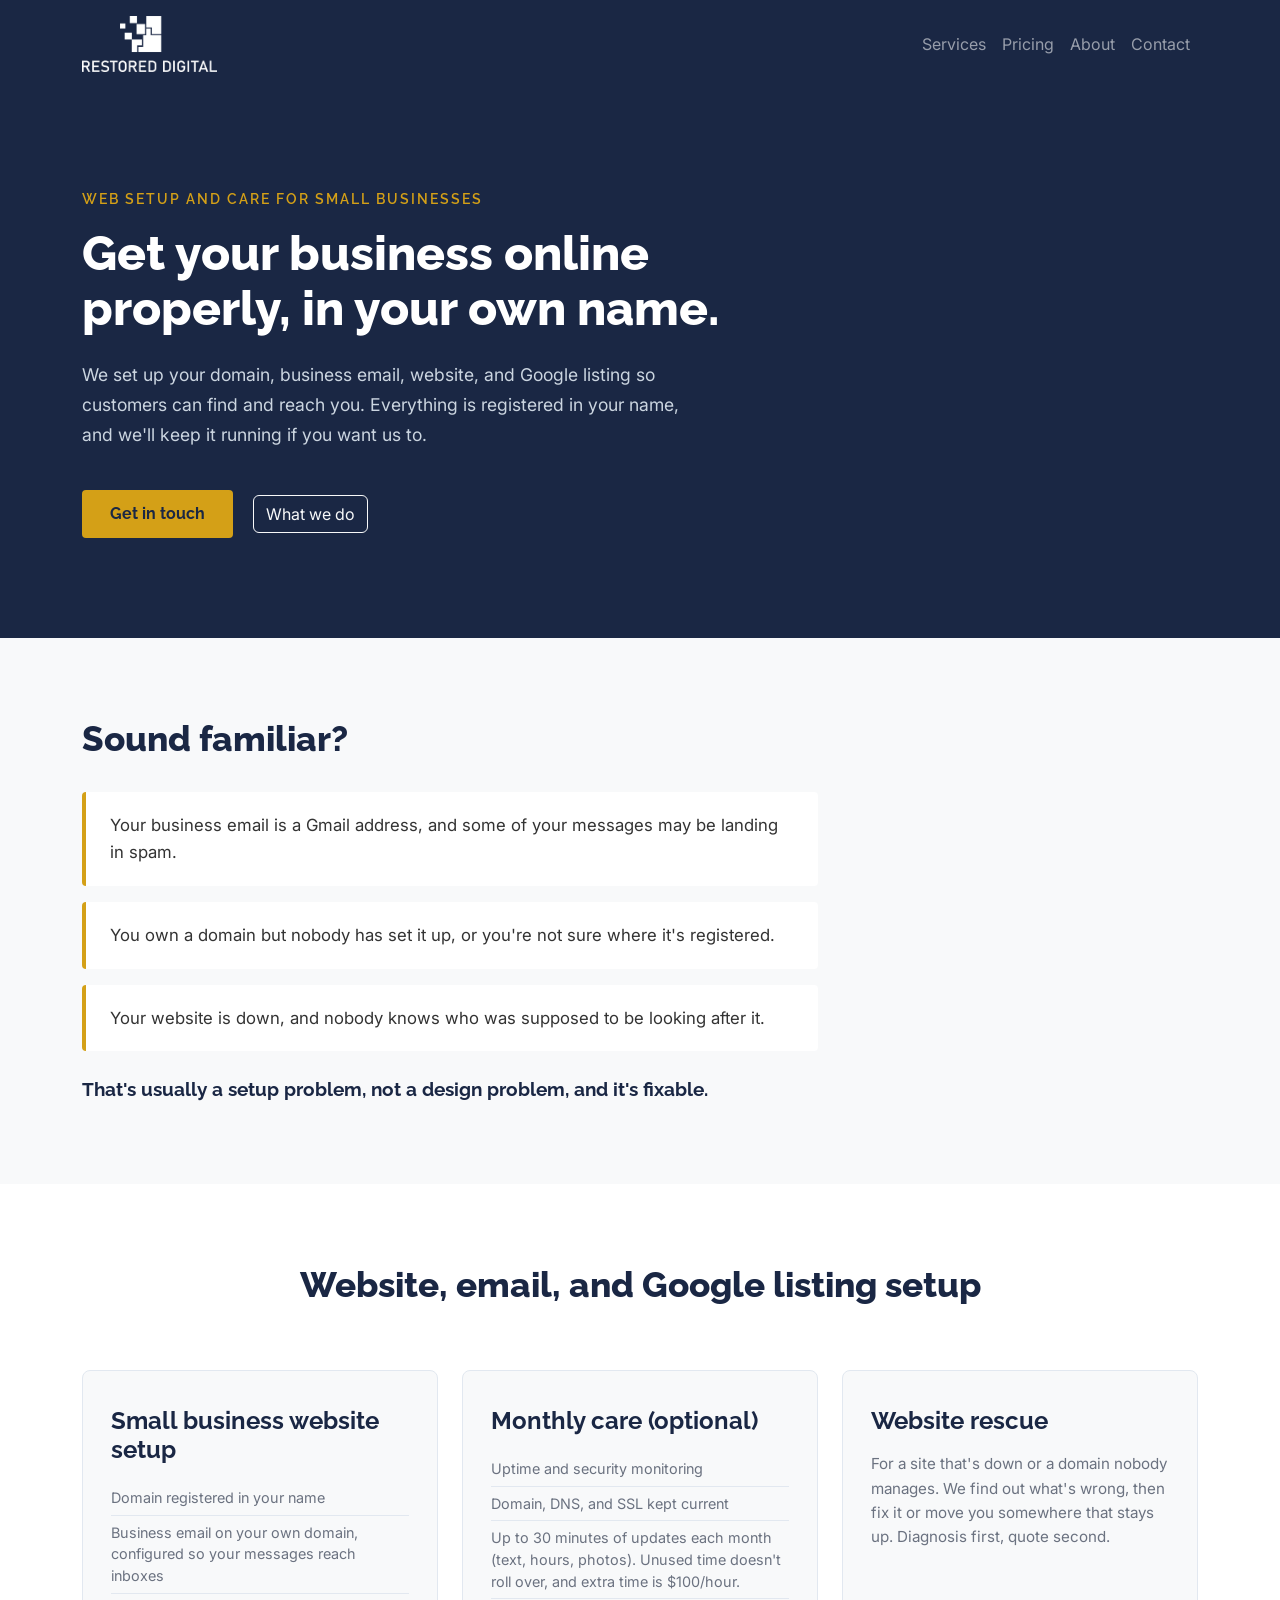
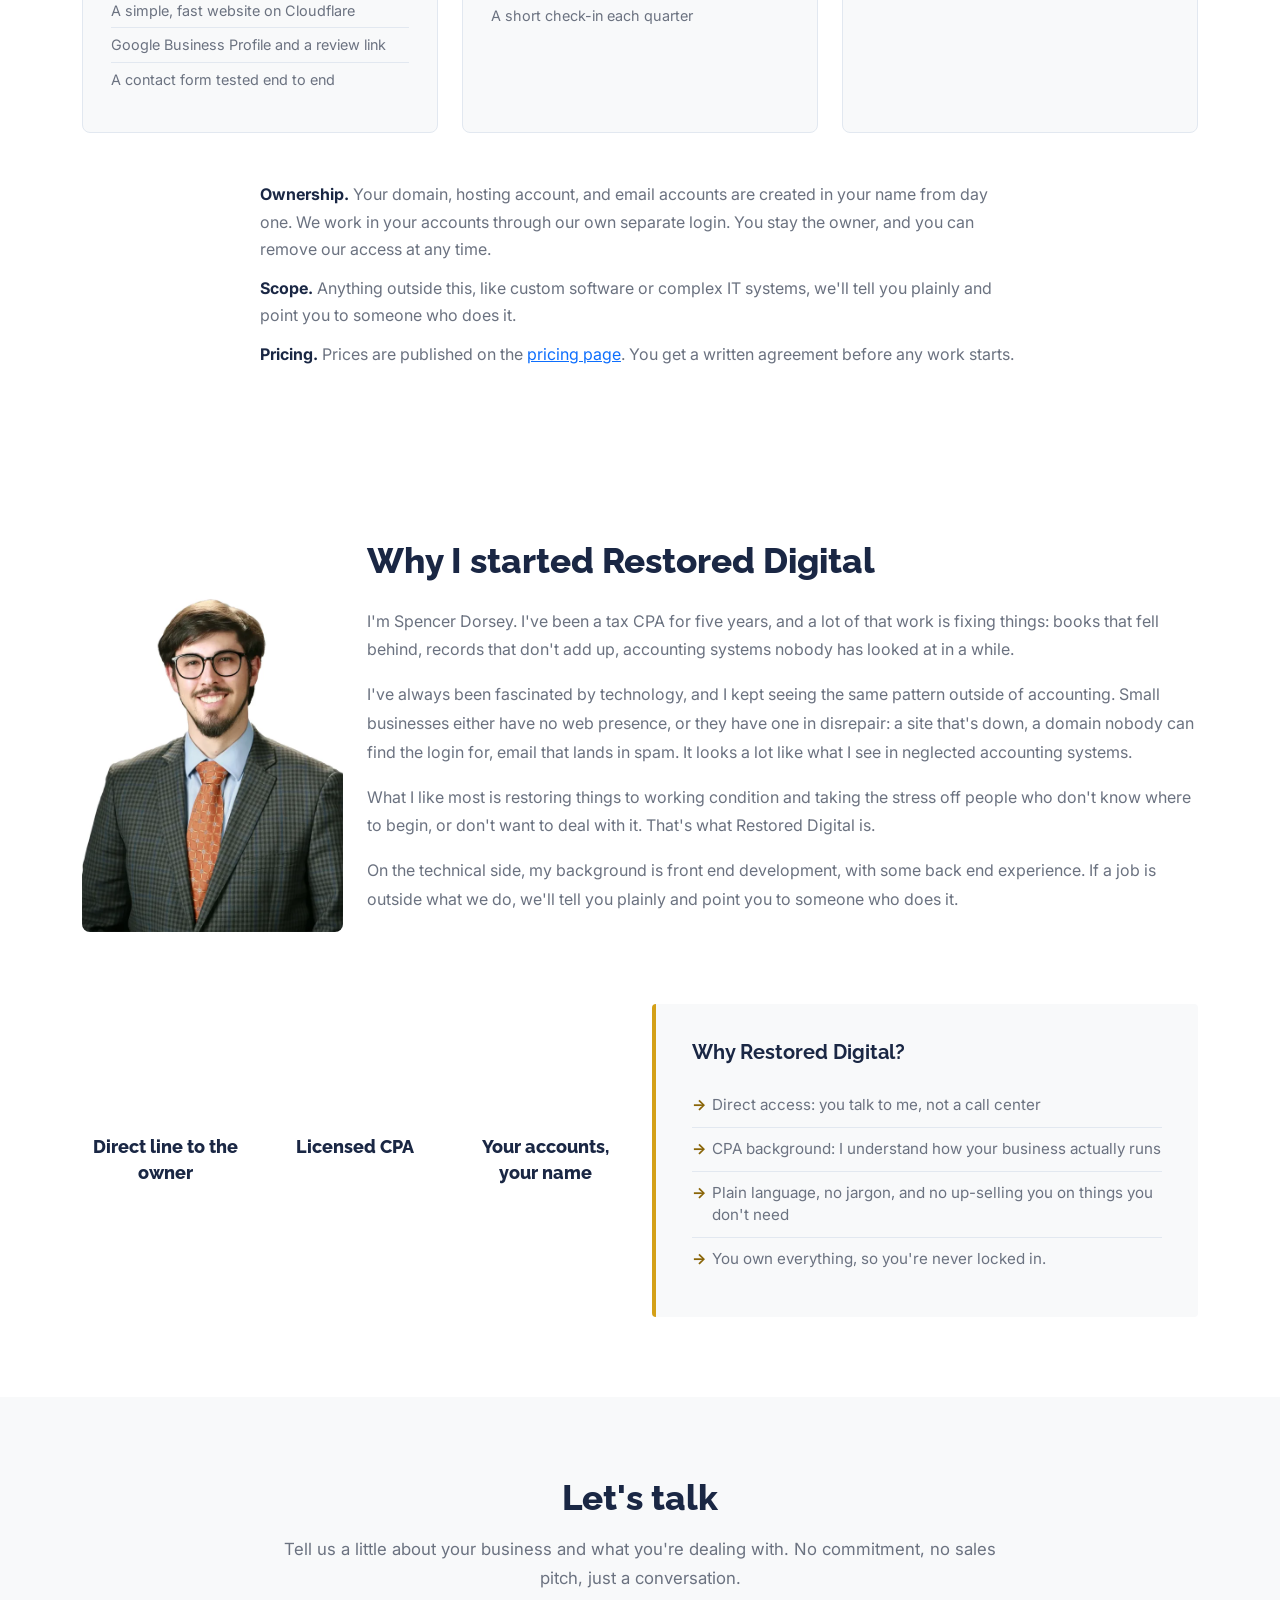
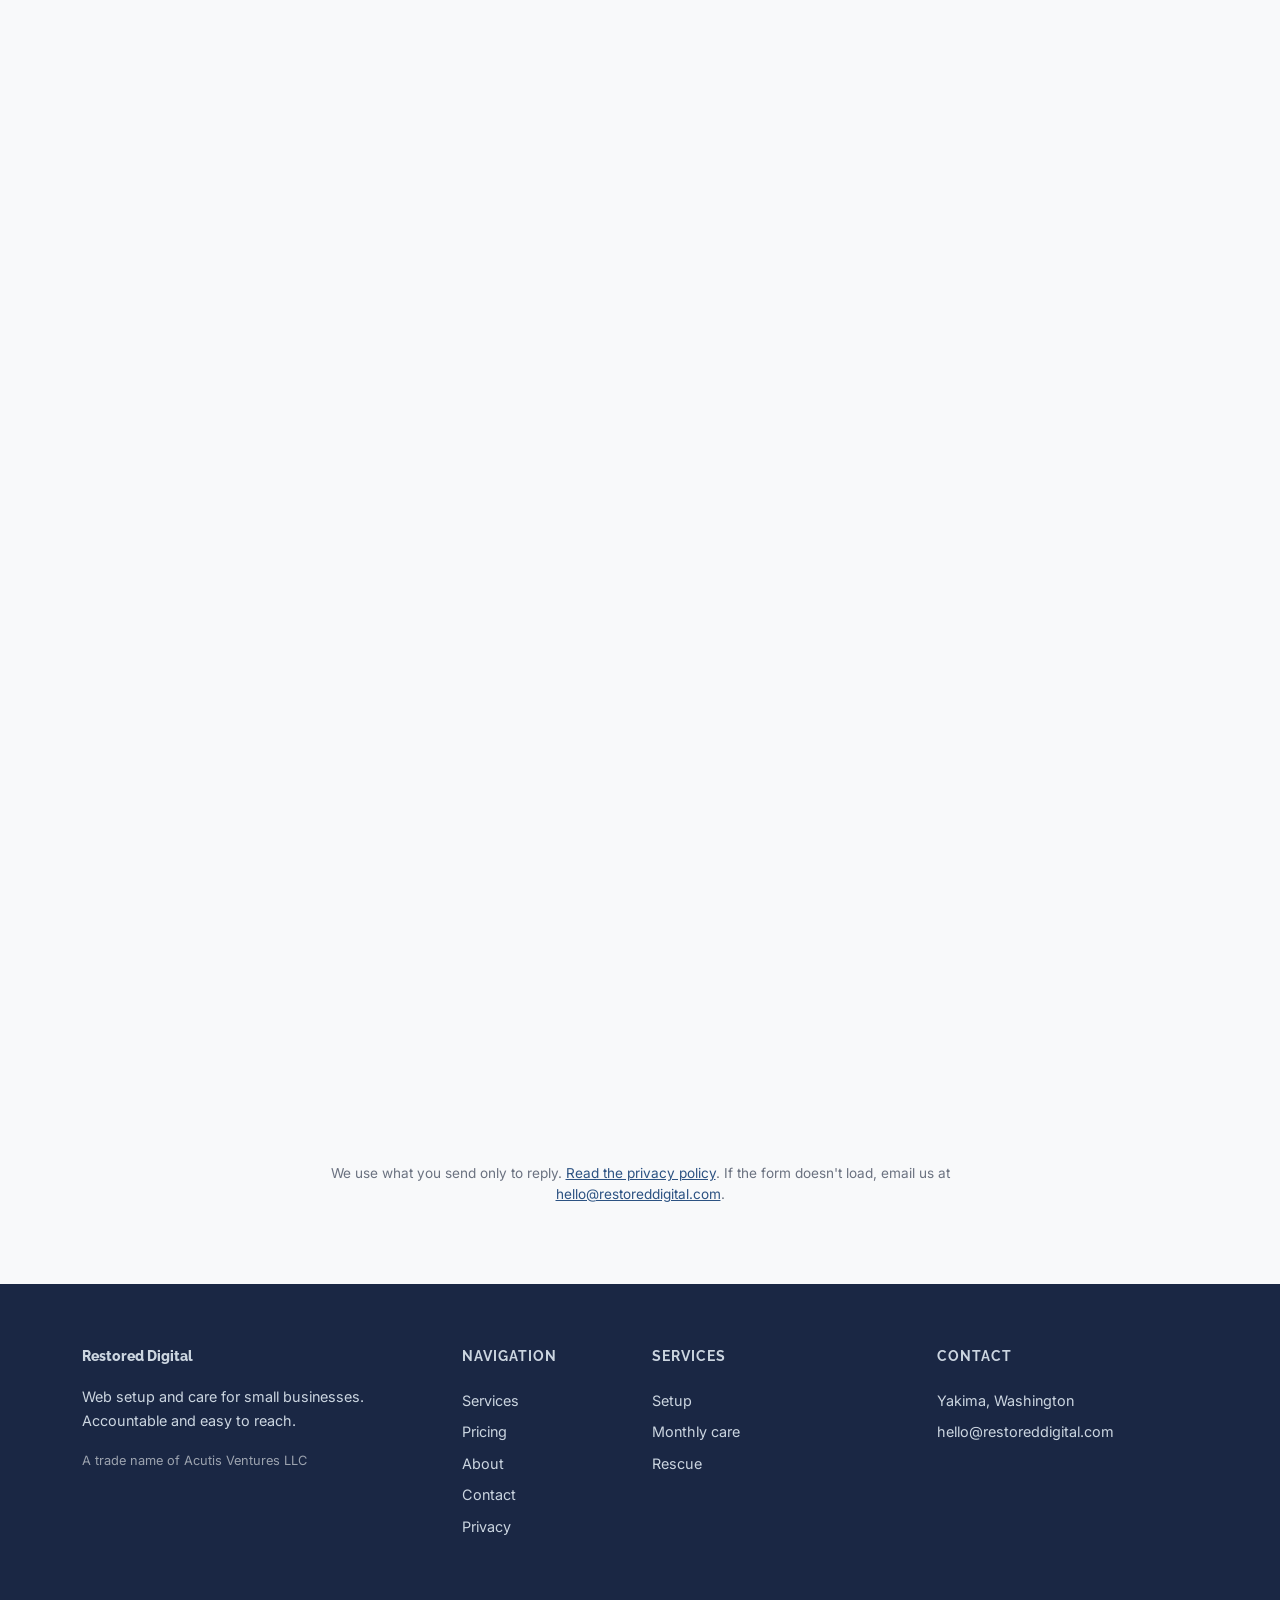
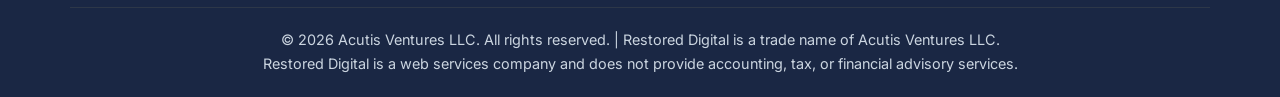
==== commit 46c52a7d: "Apply "we" to all commitment statements site-wide; add voice check Commitments (ownership, access, p" ====
--- a/index.html
+++ b/index.html
@@ -25,7 +25,7 @@
     />
     <meta
       property="og:description"
-      content="I set up your domain, business email, website, and Google listing in your own name, and keep it running if you want me to."
+      content="We set up your domain, business email, website, and Google listing in your own name, and keep it running if you want us to."
     />
     <meta property="og:image" content="https://www.restoreddigital.com/images/og.png" />
     <meta property="og:image:width" content="1200" />
@@ -38,7 +38,7 @@
     />
     <meta
       name="twitter:description"
-      content="I set up your domain, business email, website, and Google listing in your own name, and keep it running if you want me to."
+      content="We set up your domain, business email, website, and Google listing in your own name, and keep it running if you want us to."
     />
     <meta name="twitter:image" content="https://www.restoreddigital.com/images/og.png" />
     <meta name="twitter:image:alt" content="Restored Digital logo" />
@@ -184,13 +184,11 @@
               </p>
               <h1>Get your business online properly, in your own name.</h1>
               <p class="hero-sub">
-                I set up your domain, business email, website, and Google
-                listing so customers can find and reach you. Everything is
-                registered in your name, and I'll keep it running if you want me
-                to.
+                We set up your domain, business email, website, and Google listing so customers can find and reach you. Everything is
+                registered in your name, and we'll keep it running if you want us to.
               </p>
               <a href="#contact" class="btn btn-gold me-3">Get in touch</a>
-              <a href="#services" class="btn btn-outline-light">What I do</a>
+              <a href="#services" class="btn btn-outline-light">What we do</a>
             </div>
           </div>
         </div>
@@ -268,8 +266,7 @@
               <div class="service-card">
                 <h3>Website rescue</h3>
                 <p>
-                  For a site that's down or a domain nobody manages. I find out
-                  what's wrong, then fix it or move you somewhere that stays up.
+                  For a site that's down or a domain nobody manages. We find out what's wrong, then fix it or move you somewhere that stays up.
                   Diagnosis first, quote second.
                 </p>
               </div>
@@ -278,12 +275,11 @@
           <div class="service-statements">
             <p>
               <strong>Ownership.</strong> Your domain, hosting account, and
-              email accounts are created in your name from day one. I'm added
-              as an administrator, never the owner.
+              email accounts are created in your name from day one. We work in your accounts through our own separate login. You stay the owner, and you can remove our access at any time.
             </p>
             <p>
               <strong>Scope.</strong> Anything outside this, like custom
-              software or complex IT systems, I'll tell you plainly and point
+              software or complex IT systems, we'll tell you plainly and point
               you to someone who does it.
             </p>
             <p>
@@ -332,8 +328,7 @@
               </p>
               <p>
                 On the technical side, my background is front end development,
-                with some back end experience. If a job is outside what I do,
-                I'll tell you plainly and point you to someone who does it.
+                with some back end experience. If a job is outside what we do, we'll tell you plainly and point you to someone who does it.
               </p>
             </div>
           </div>
@@ -379,7 +374,7 @@
             <div class="col-lg-8 text-center">
               <h2>Let's talk</h2>
               <p class="section-sub">
-                Tell me a little about your business and what you're dealing
+                Tell us a little about your business and what you're dealing
                 with. No commitment, no sales pitch, just a conversation.
               </p>
             </div>
@@ -397,9 +392,9 @@
                 Loading…
               </iframe>
               <p class="form-note text-center">
-                I use what you send only to reply.
+                We use what you send only to reply.
                 <a href="privacy.html">Read the privacy policy</a>. If the form
-                doesn't load, email me at
+                doesn't load, email us at
                 <a href="mailto:hello@restoreddigital.com"
                   >hello@restoreddigital.com</a
                 >.
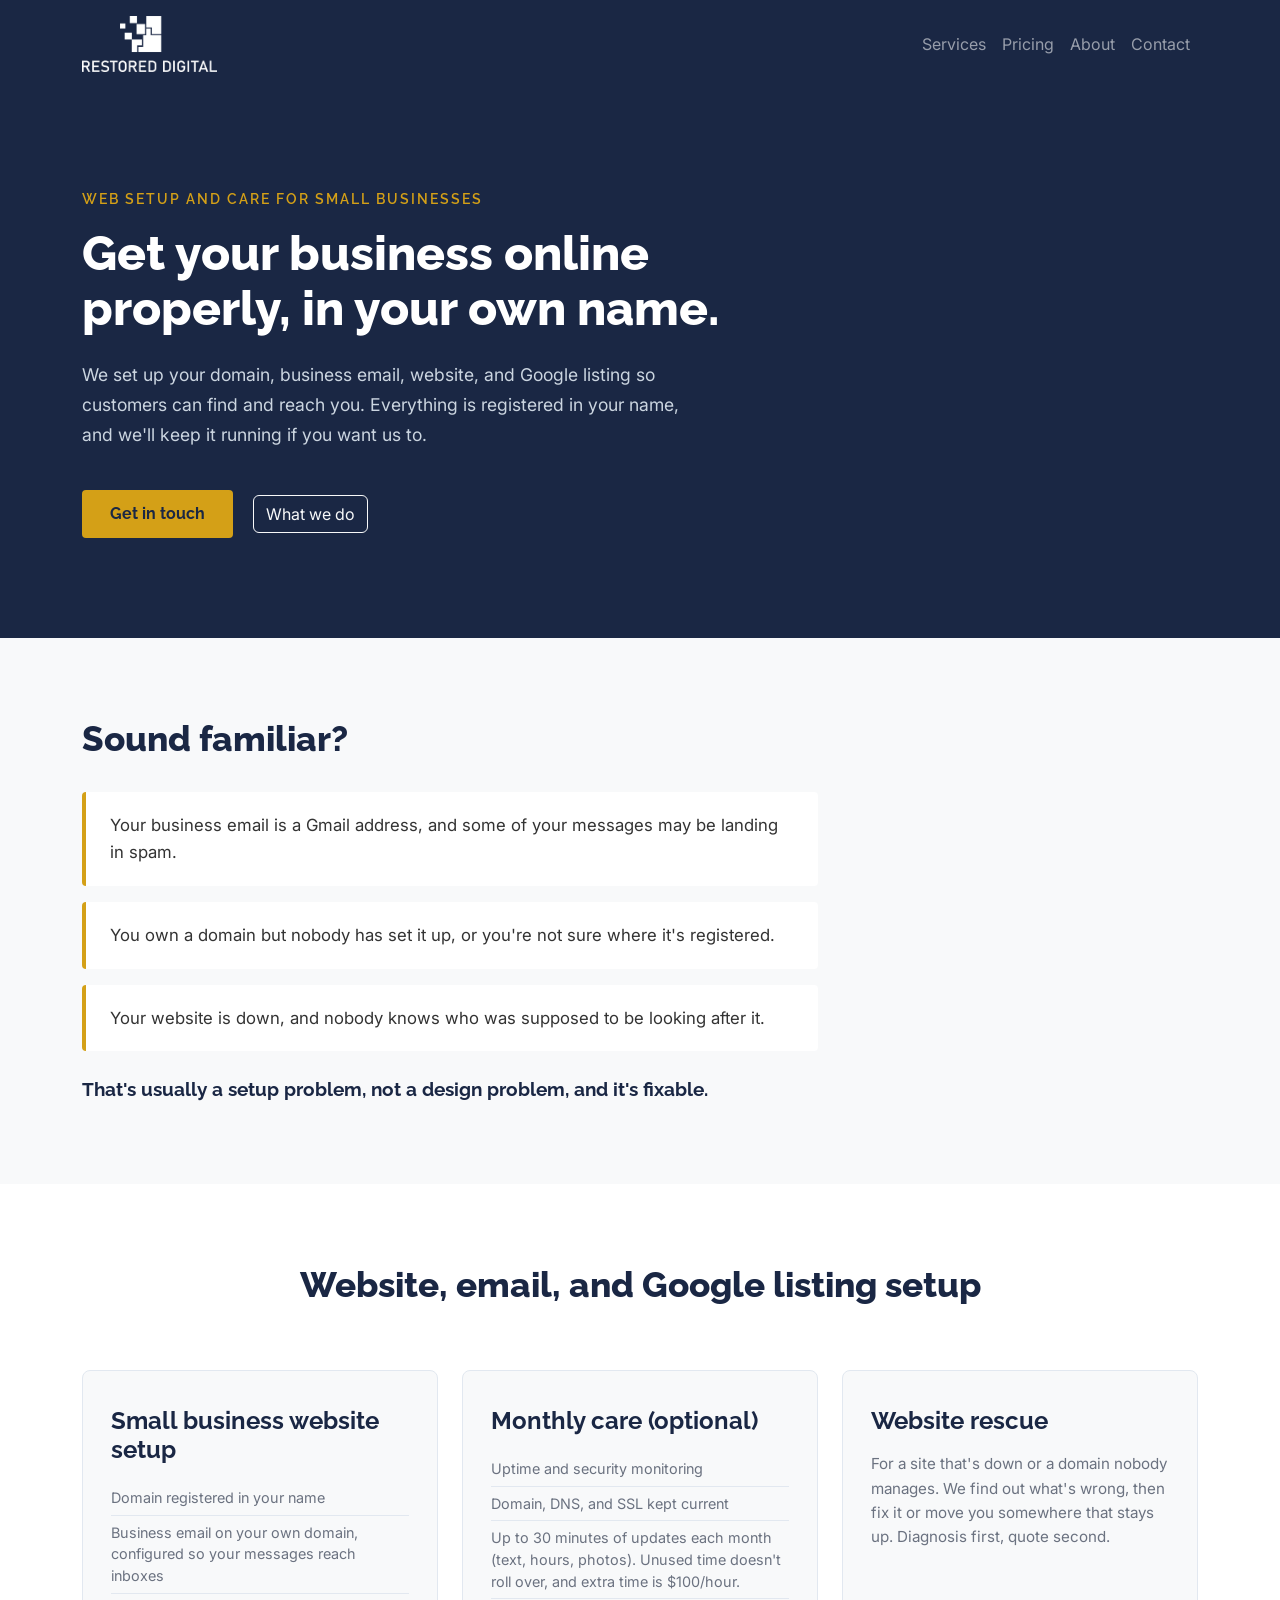
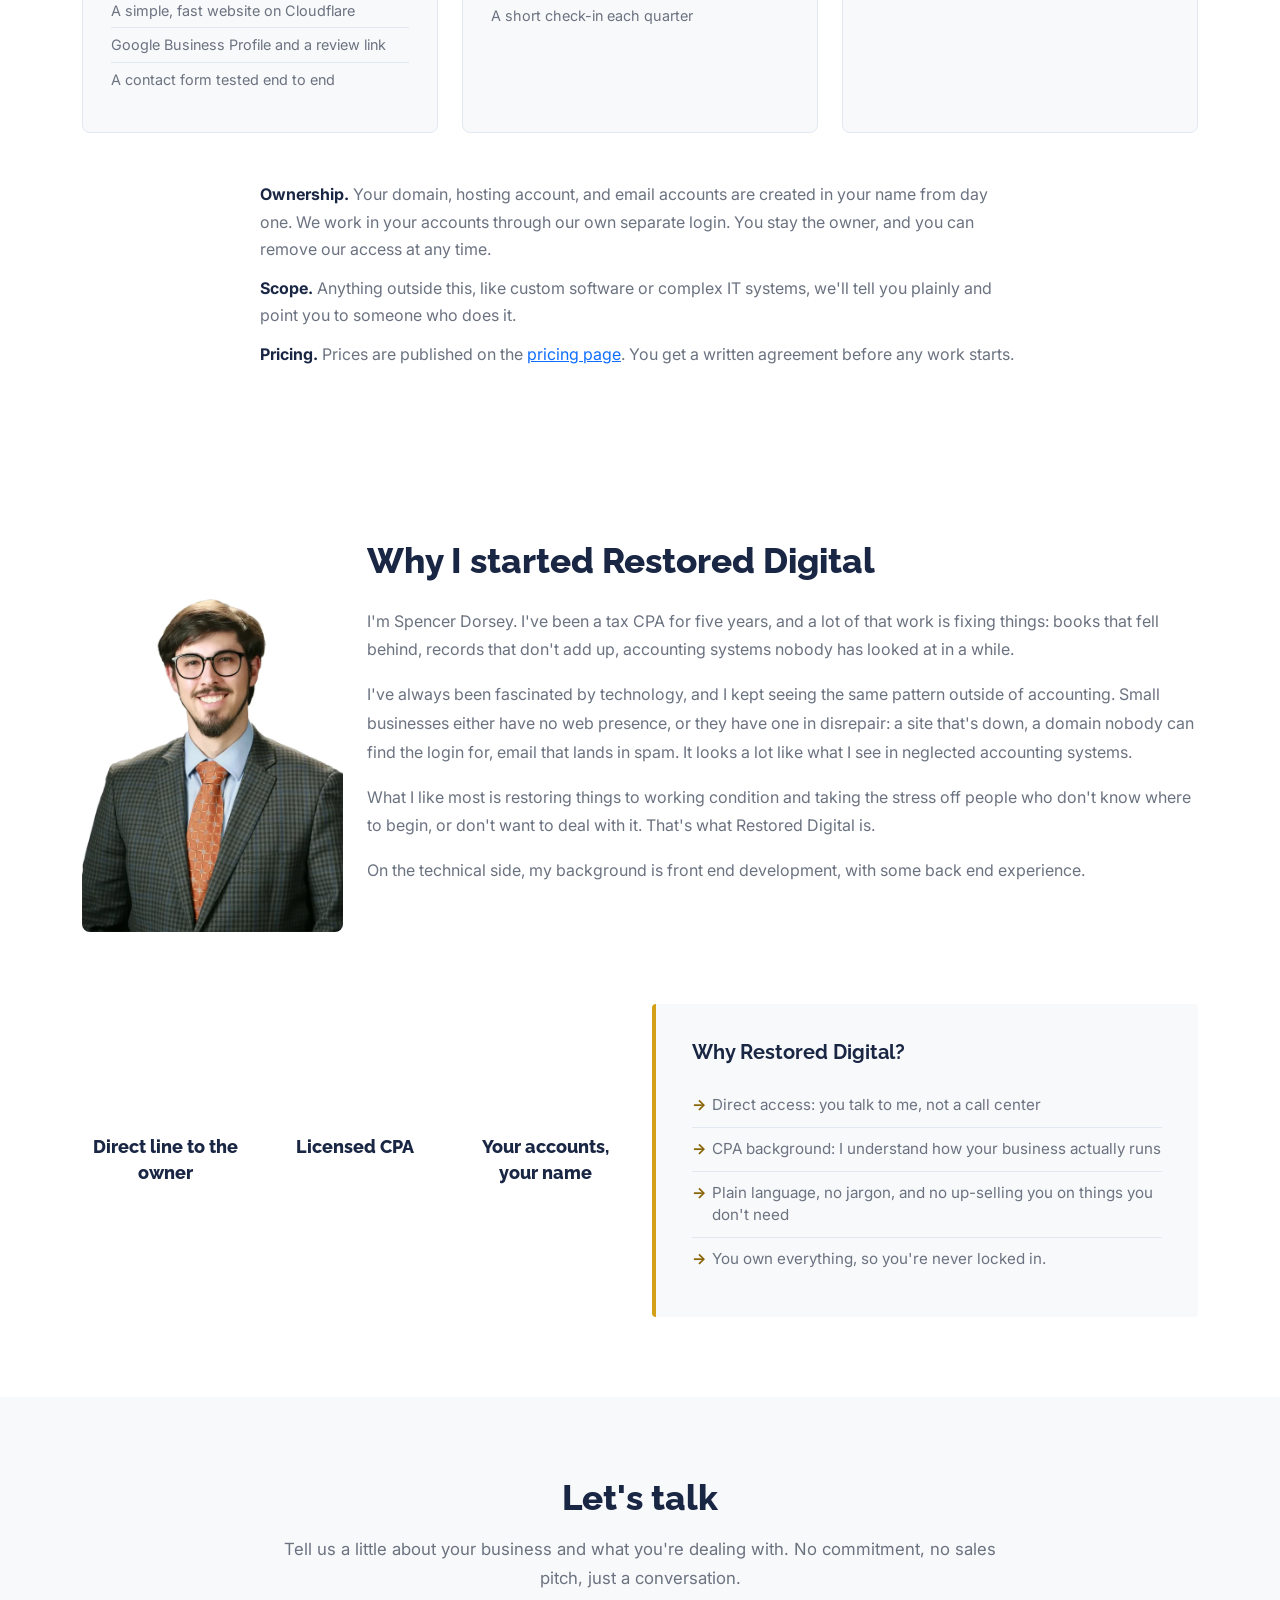
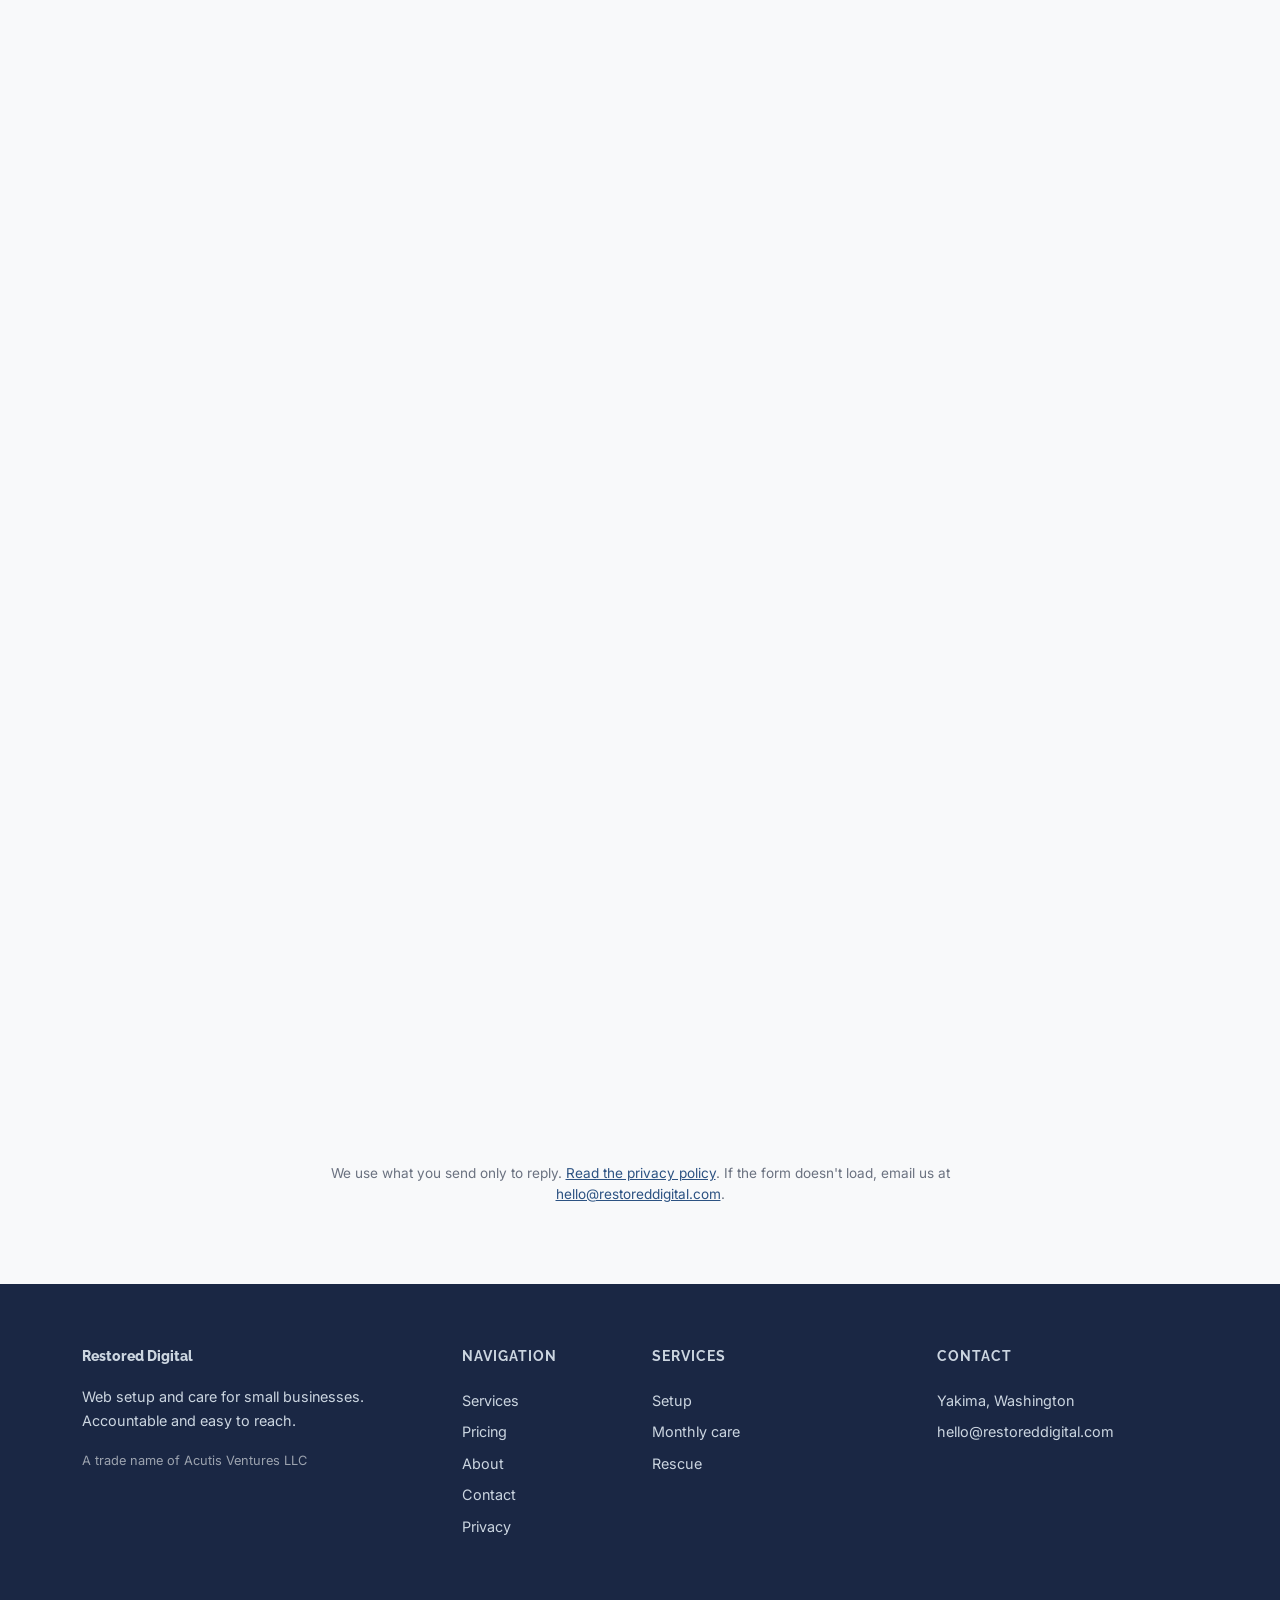
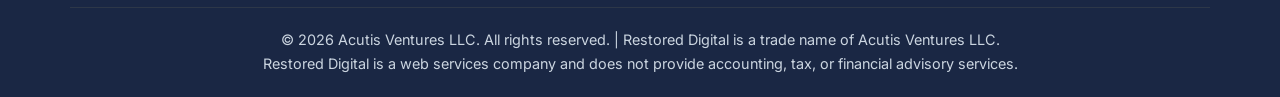
==== commit 042e15cf: "Remove redundant About sentence; add subcontractor note to PR checklist - Delete "If a job is outsid" ====
--- a/index.html
+++ b/index.html
@@ -328,7 +328,7 @@
               </p>
               <p>
                 On the technical side, my background is front end development,
-                with some back end experience. If a job is outside what we do, we'll tell you plainly and point you to someone who does it.
+                with some back end experience.
               </p>
             </div>
           </div>
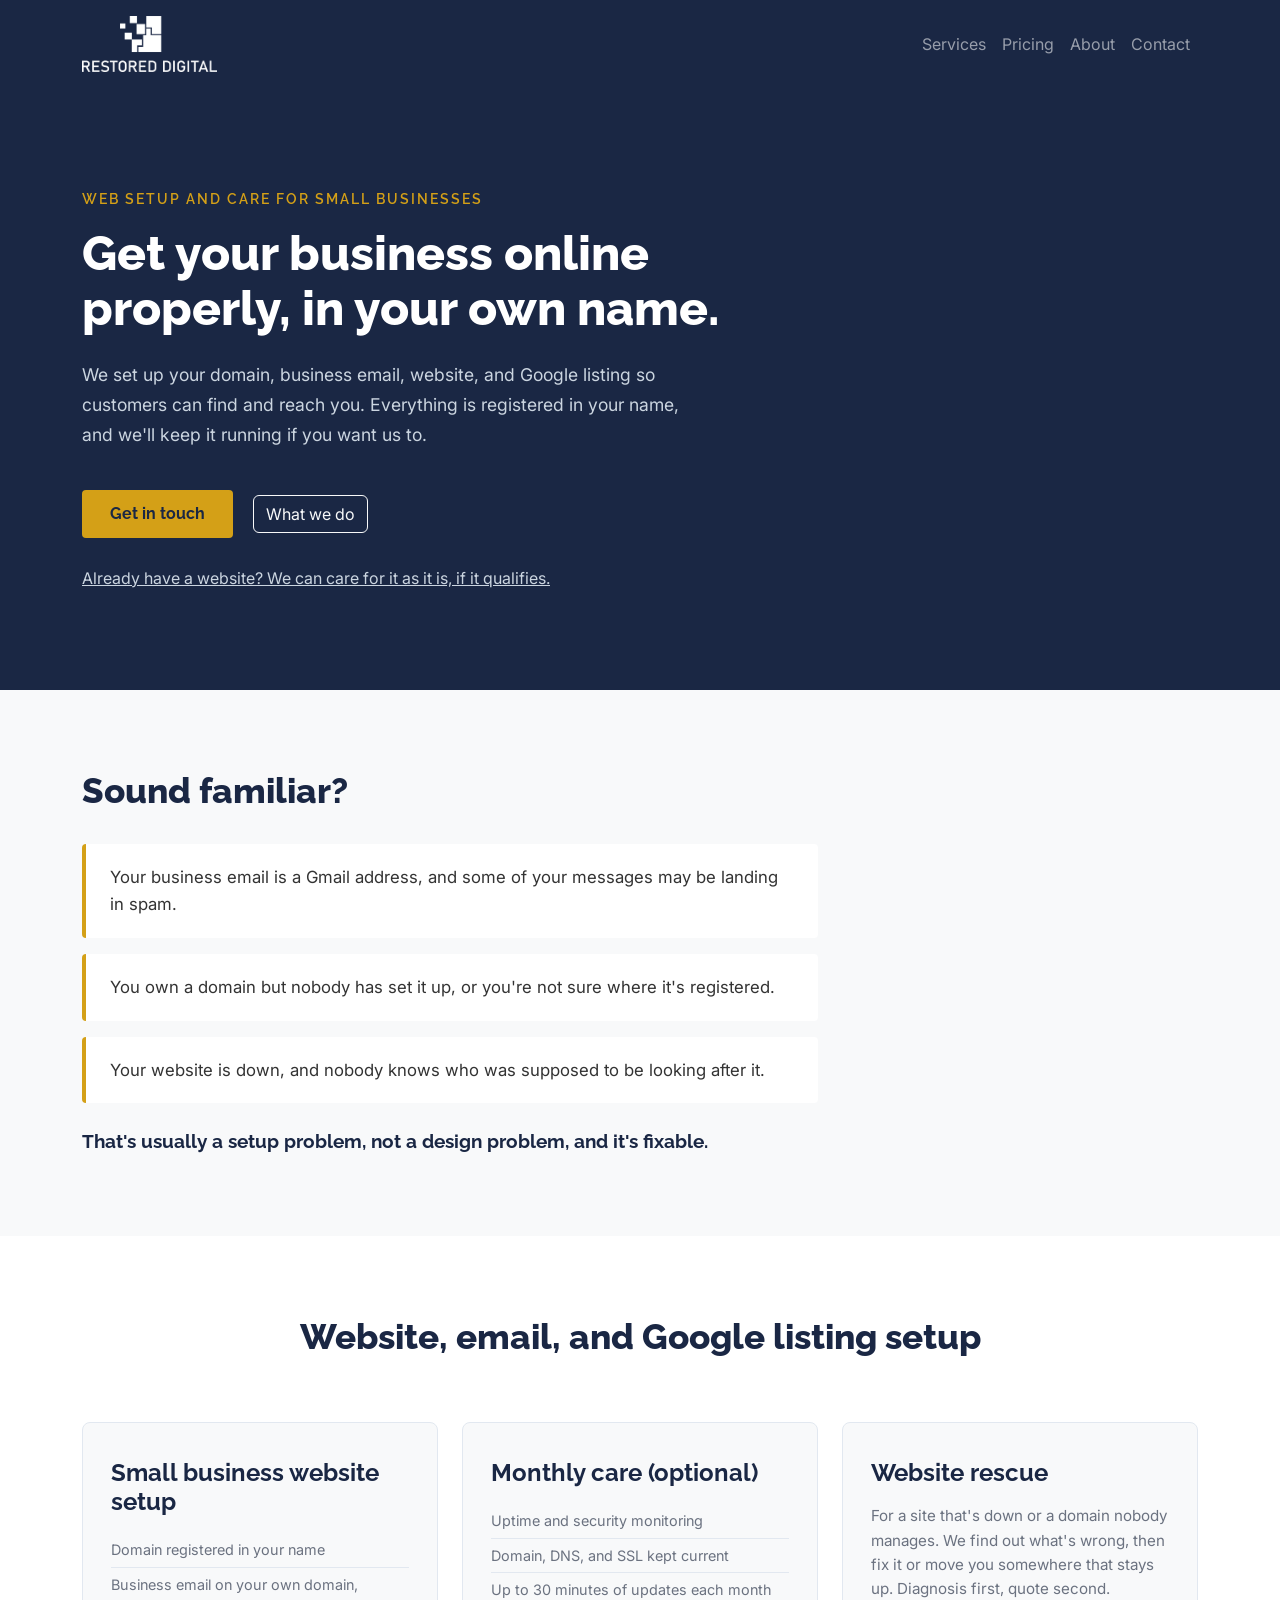
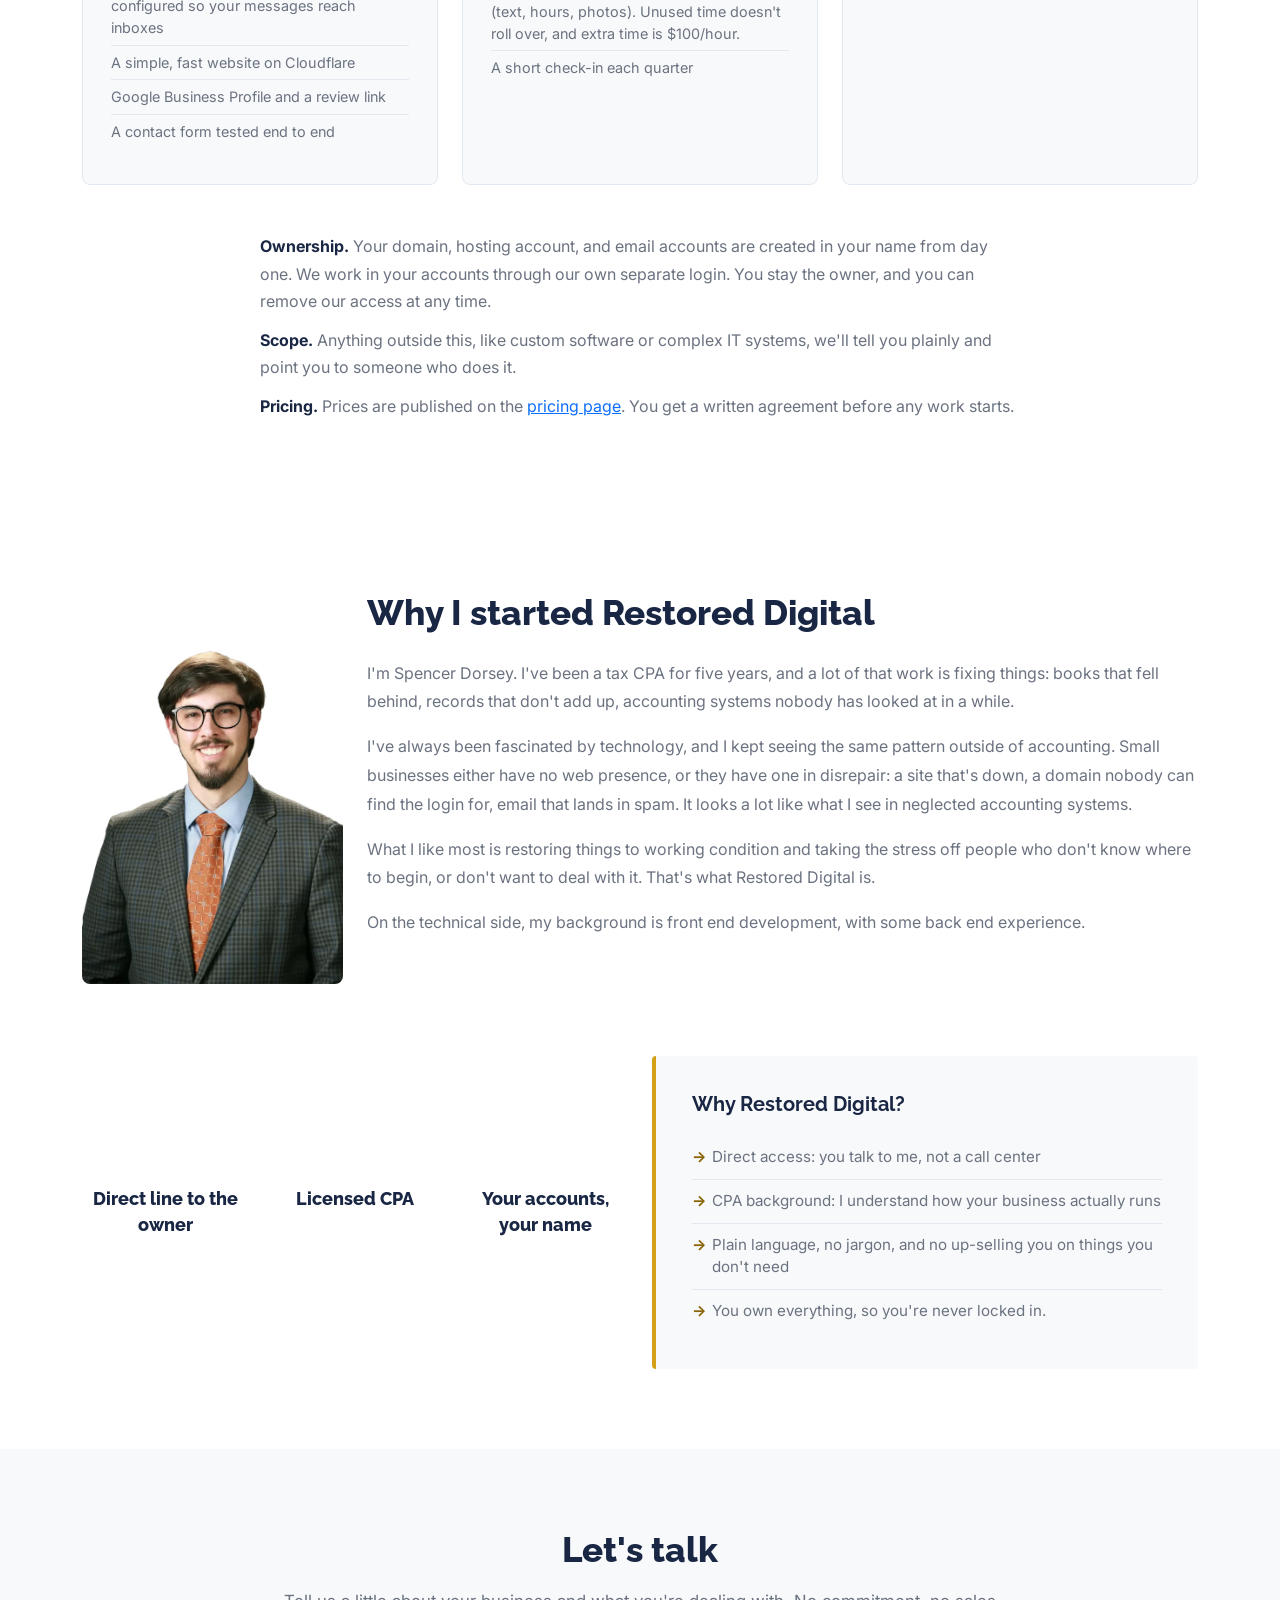
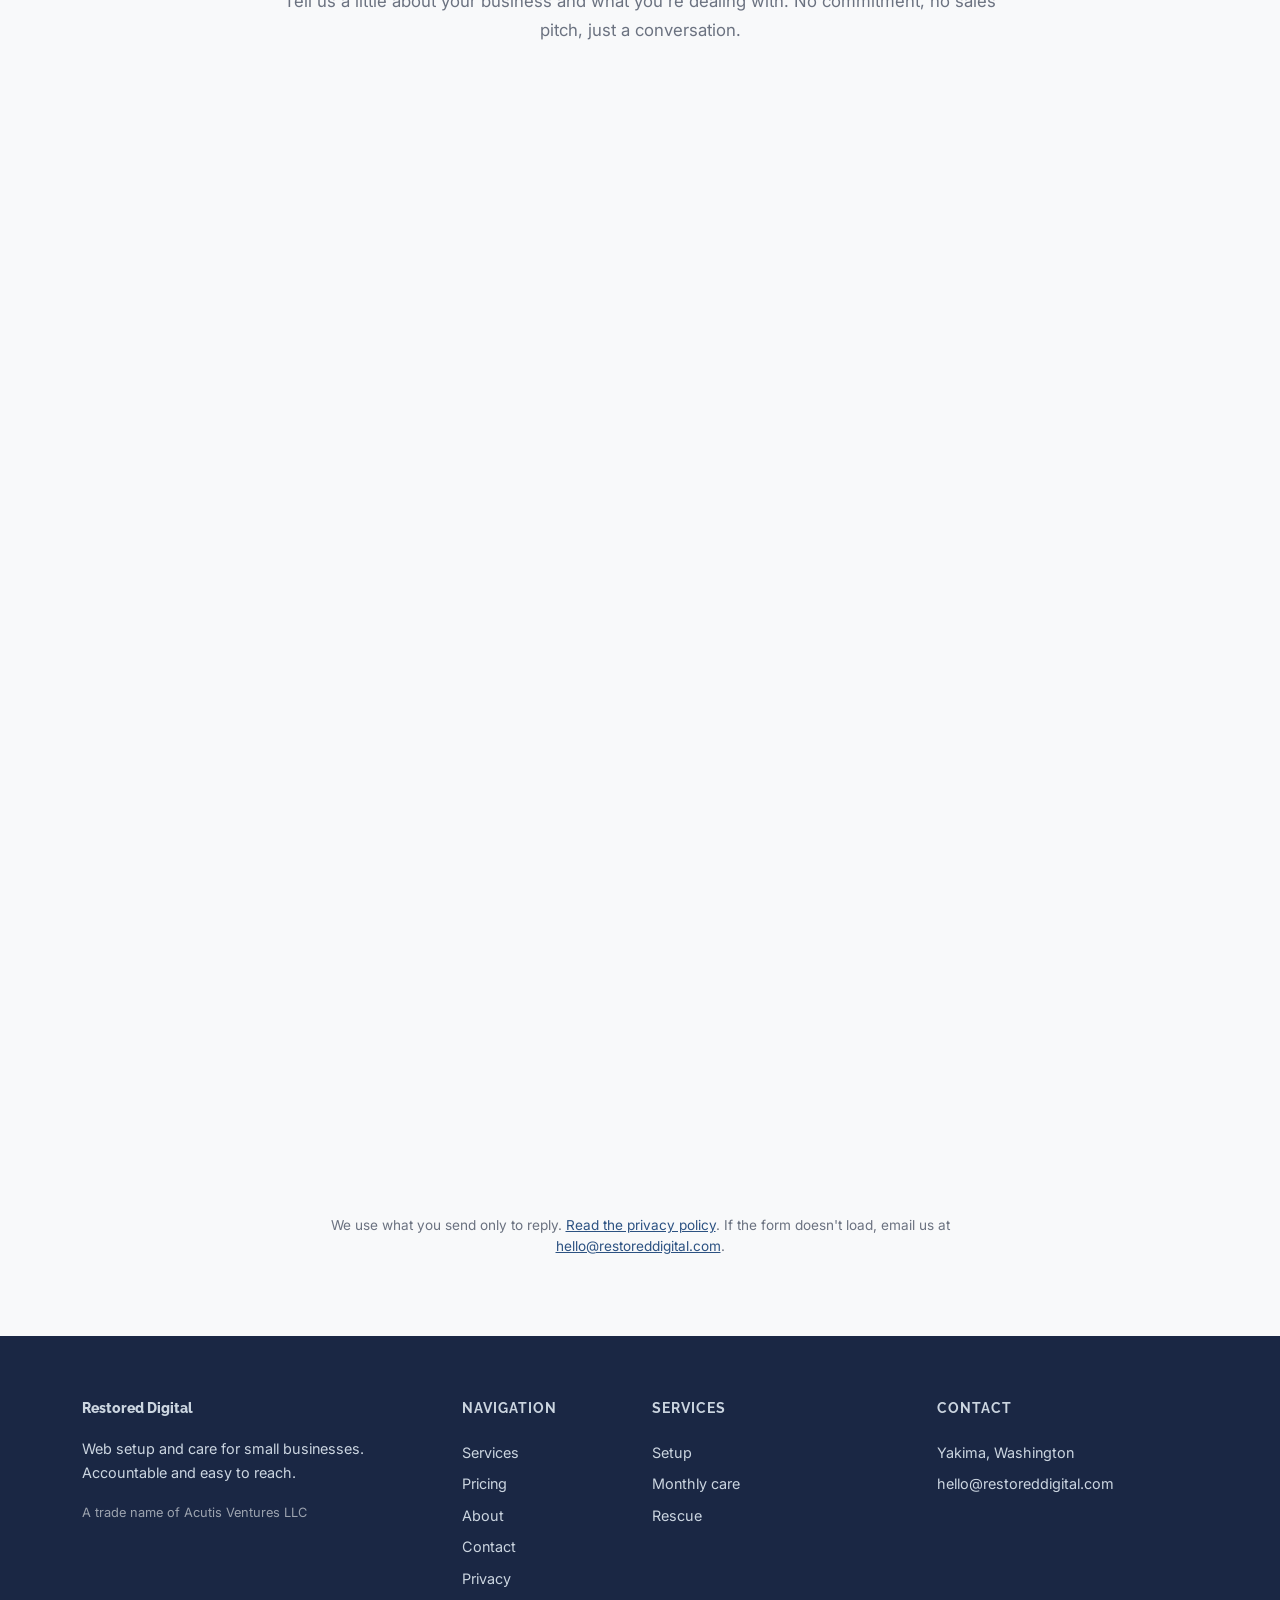
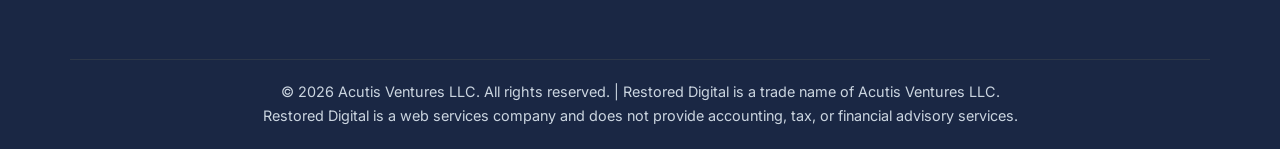
==== commit 8dd5373b: "Add Care for existing sites and Quick fixes to the pricing page From the pricing copy doc, tab "v2 C" ====
--- a/index.html
+++ b/index.html
@@ -189,6 +189,12 @@
               </p>
               <a href="#contact" class="btn btn-gold me-3">Get in touch</a>
               <a href="#services" class="btn btn-outline-light">What we do</a>
+              <p class="hero-pointer">
+                <a href="pricing.html#existing-site"
+                  >Already have a website? We can care for it as it is, if it
+                  qualifies.</a
+                >
+              </p>
             </div>
           </div>
         </div>
--- a/css/styles.css
+++ b/css/styles.css
@@ -101,6 +101,20 @@
     color: var(--navy);
 }
 
+.hero-pointer {
+    margin: 28px 0 0 0;
+    font-size: 1rem;
+}
+
+.hero-pointer a {
+    color: var(--slate-light);
+    text-decoration: underline;
+}
+
+.hero-pointer a:hover {
+    color: var(--gold-hover);
+}
+
 /* --- Problem --- */
 
 #problem {
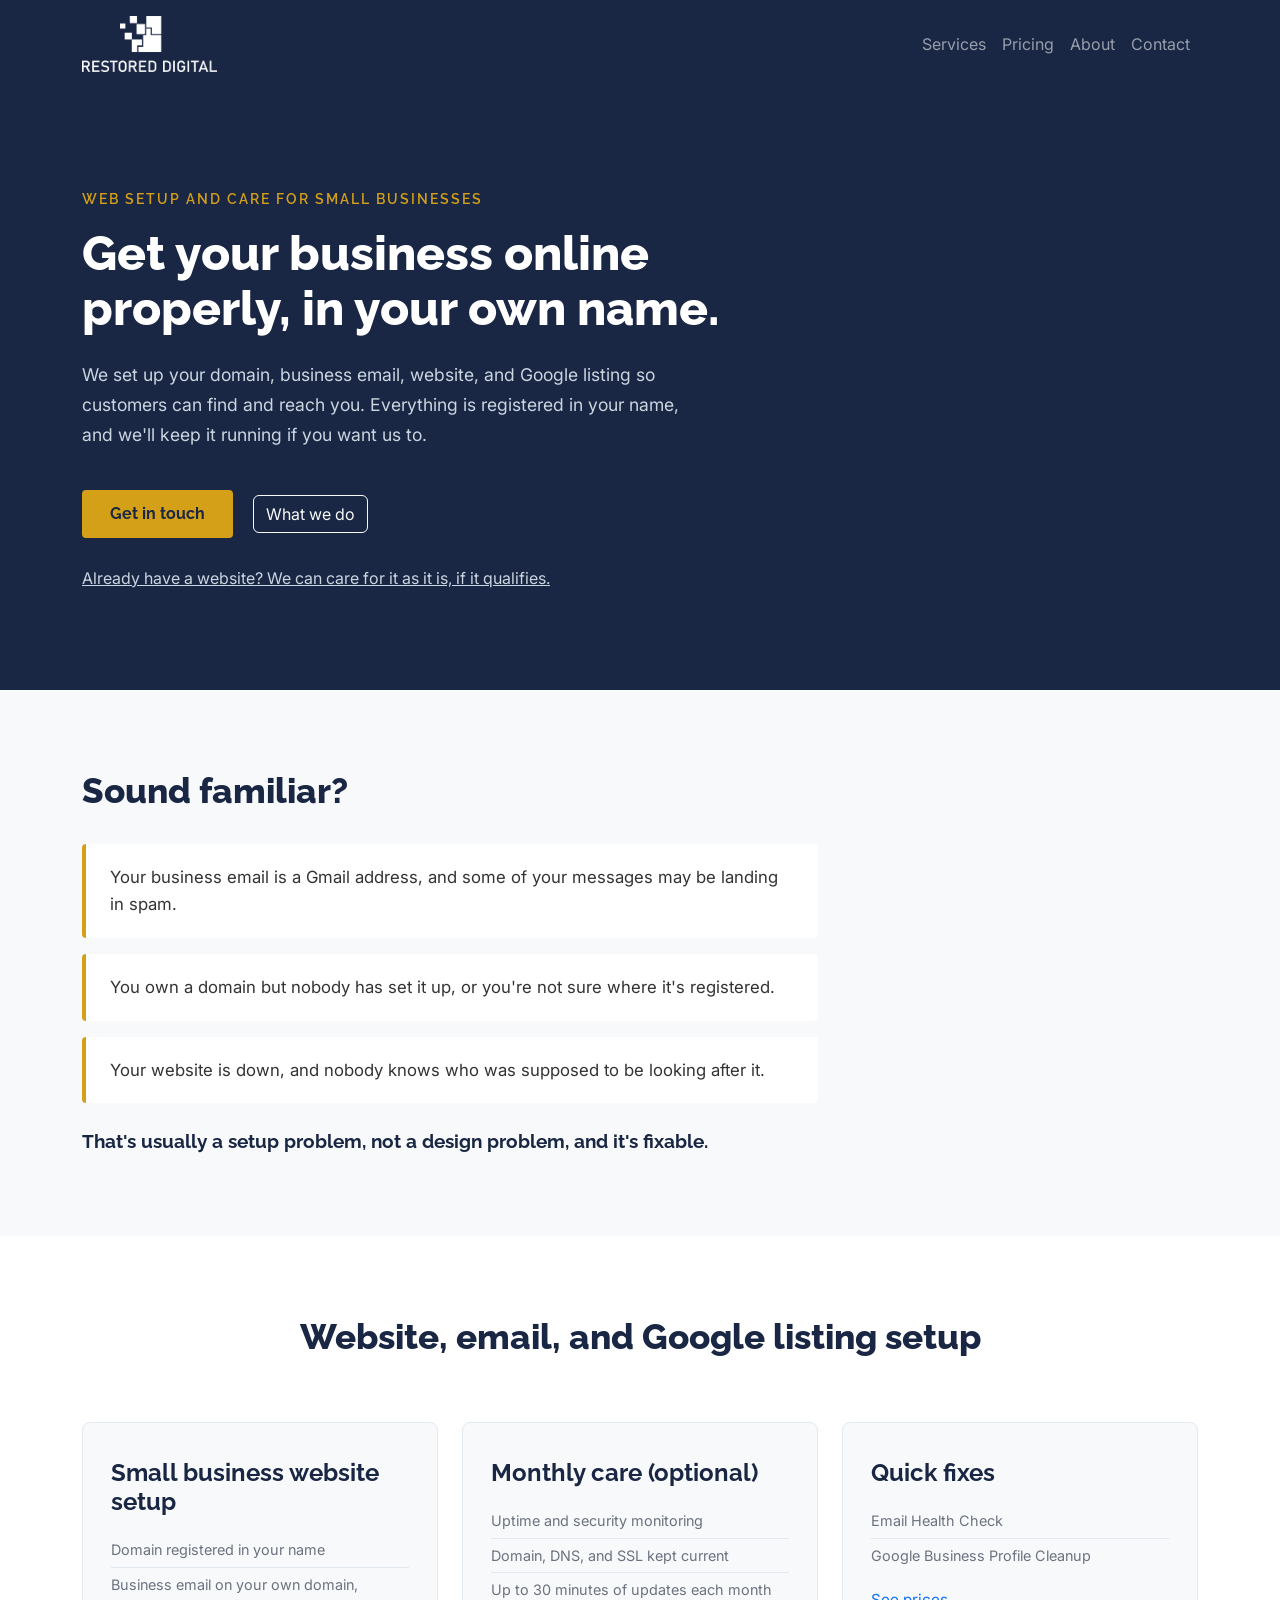
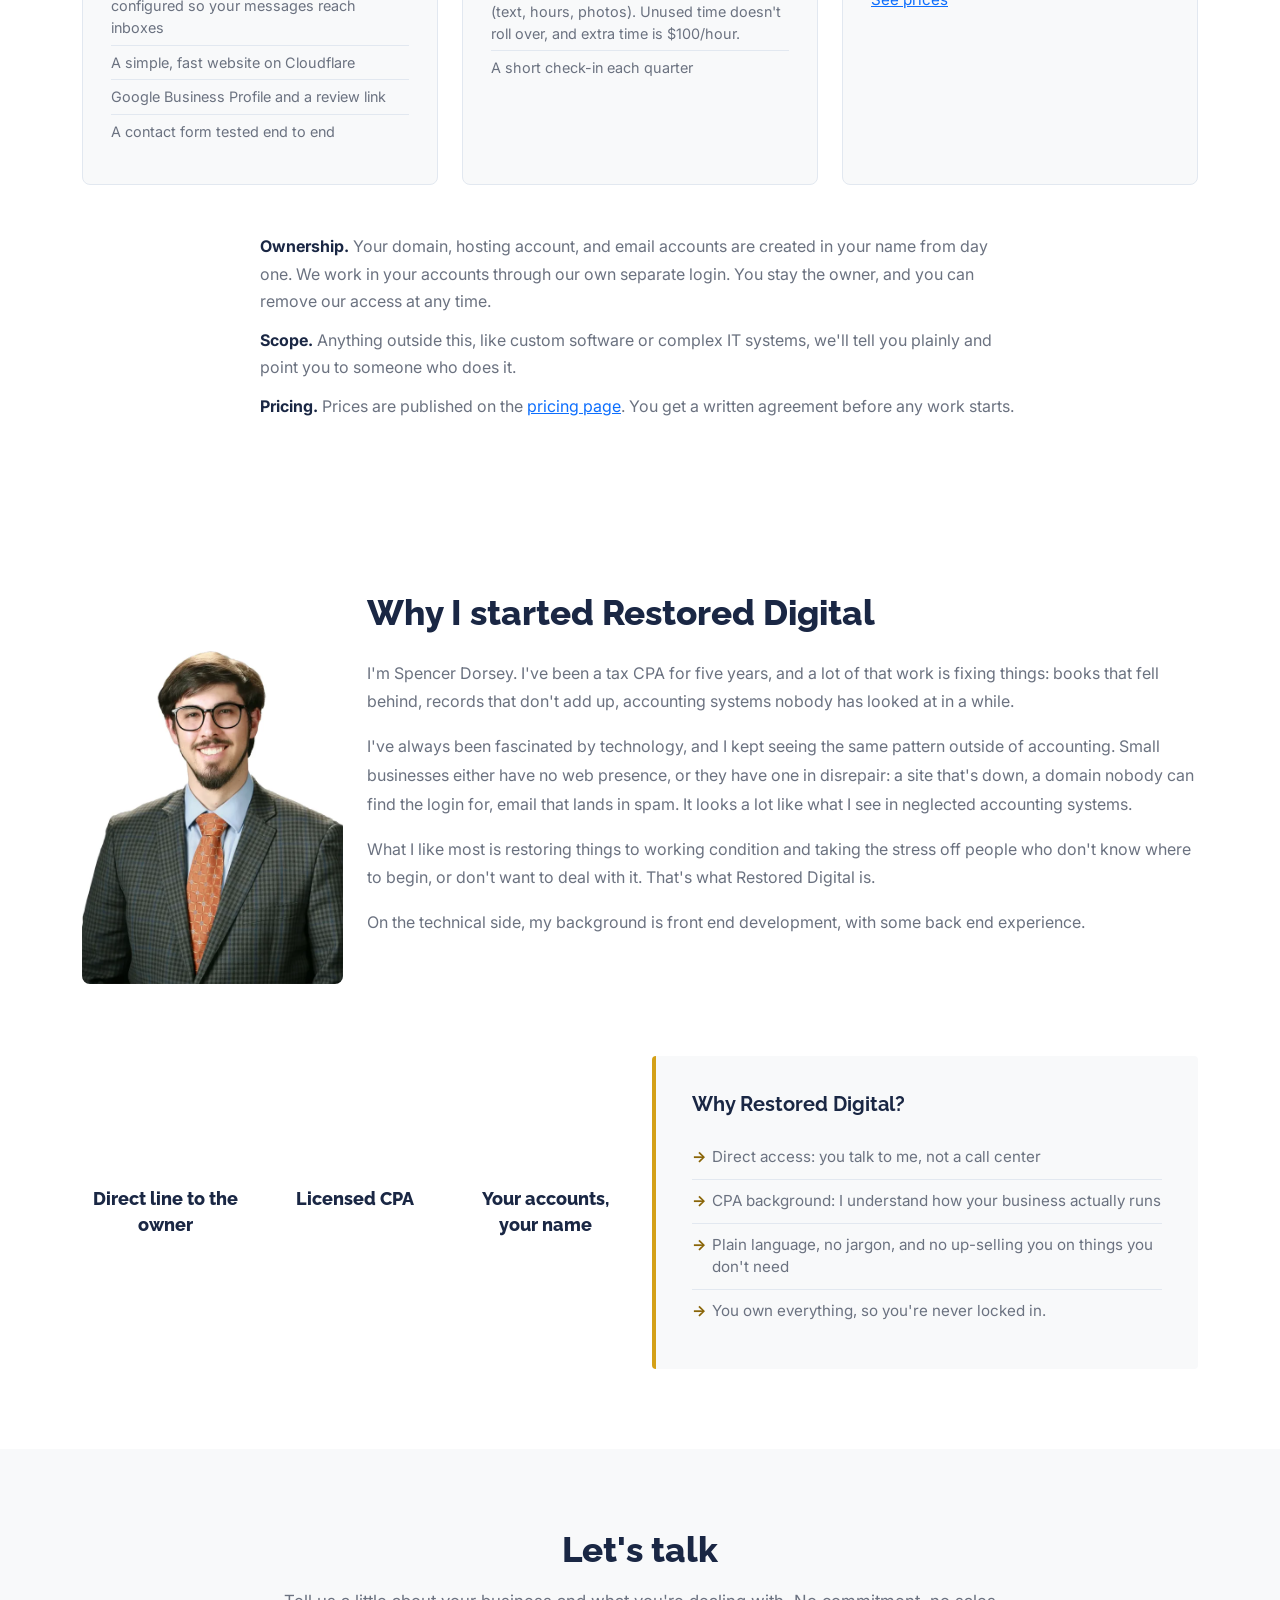
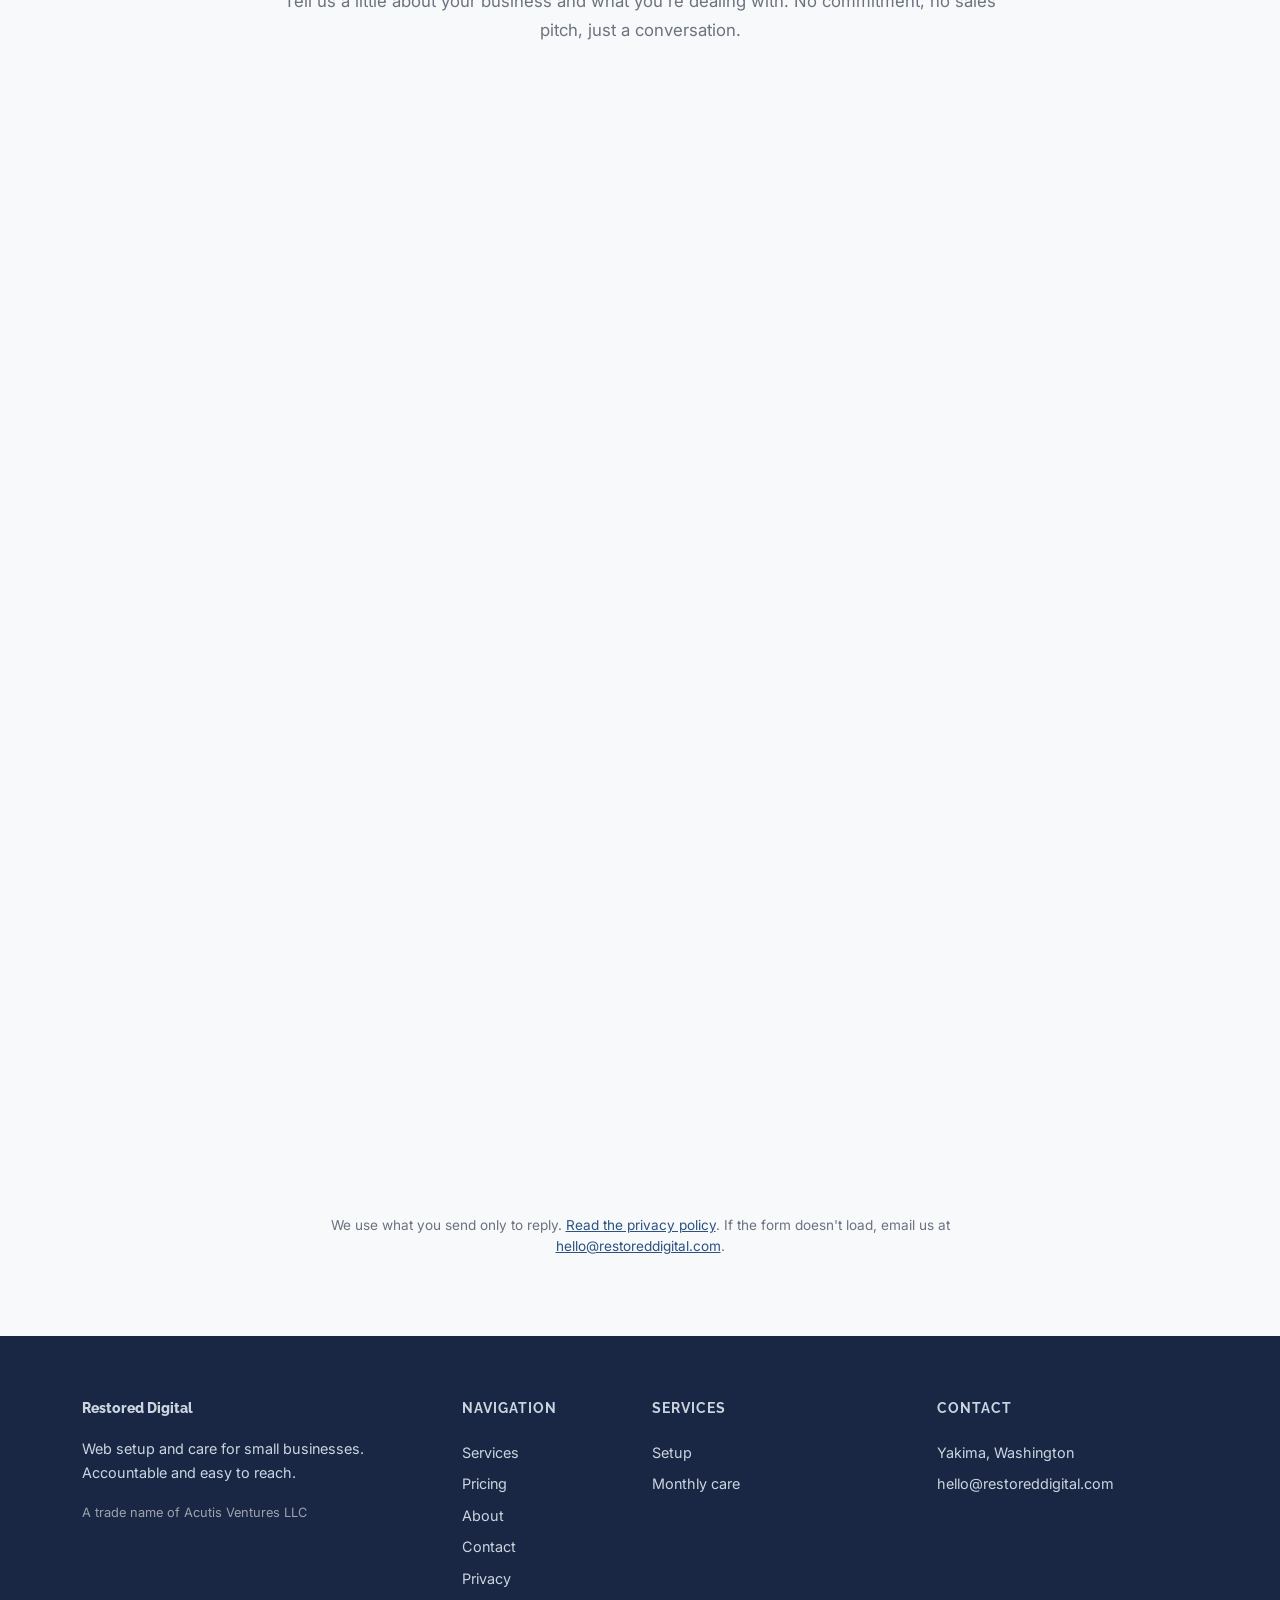
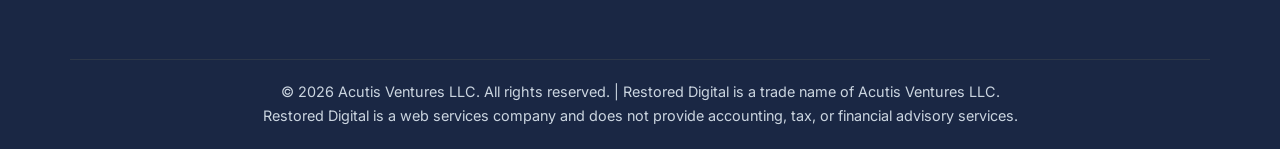
==== commit 21f536ef: "Remove Rescue from the site Rescue is not offered until insurance is bound. Removed the home page ca" ====
--- a/index.html
+++ b/index.html
@@ -115,14 +115,6 @@
               "name": "Monthly website care",
               "description": "Uptime and security monitoring, domain and SSL upkeep, small monthly edits."
             }
-          },
-          {
-            "@type": "Offer",
-            "itemOffered": {
-              "@type": "Service",
-              "name": "Website rescue",
-              "description": "Diagnosis and repair or migration for a site that is down or a domain nobody manages."
-            }
           }
         ]
       }
@@ -270,10 +262,13 @@
             </div>
             <div class="col-md-4">
               <div class="service-card">
-                <h3>Website rescue</h3>
-                <p>
-                  For a site that's down or a domain nobody manages. We find out what's wrong, then fix it or move you somewhere that stays up.
-                  Diagnosis first, quote second.
+                <h3>Quick fixes</h3>
+                <ul class="service-list">
+                  <li>Email Health Check</li>
+                  <li>Google Business Profile Cleanup</li>
+                </ul>
+                <p class="mt-3">
+                  <a href="pricing.html#quick-fixes">See prices</a>
                 </p>
               </div>
             </div>
@@ -438,7 +433,6 @@
             <ul class="footer-list">
               <li>Setup</li>
               <li>Monthly care</li>
-              <li>Rescue</li>
             </ul>
           </div>
           <div class="col-lg-3 col-md-4 mb-4">
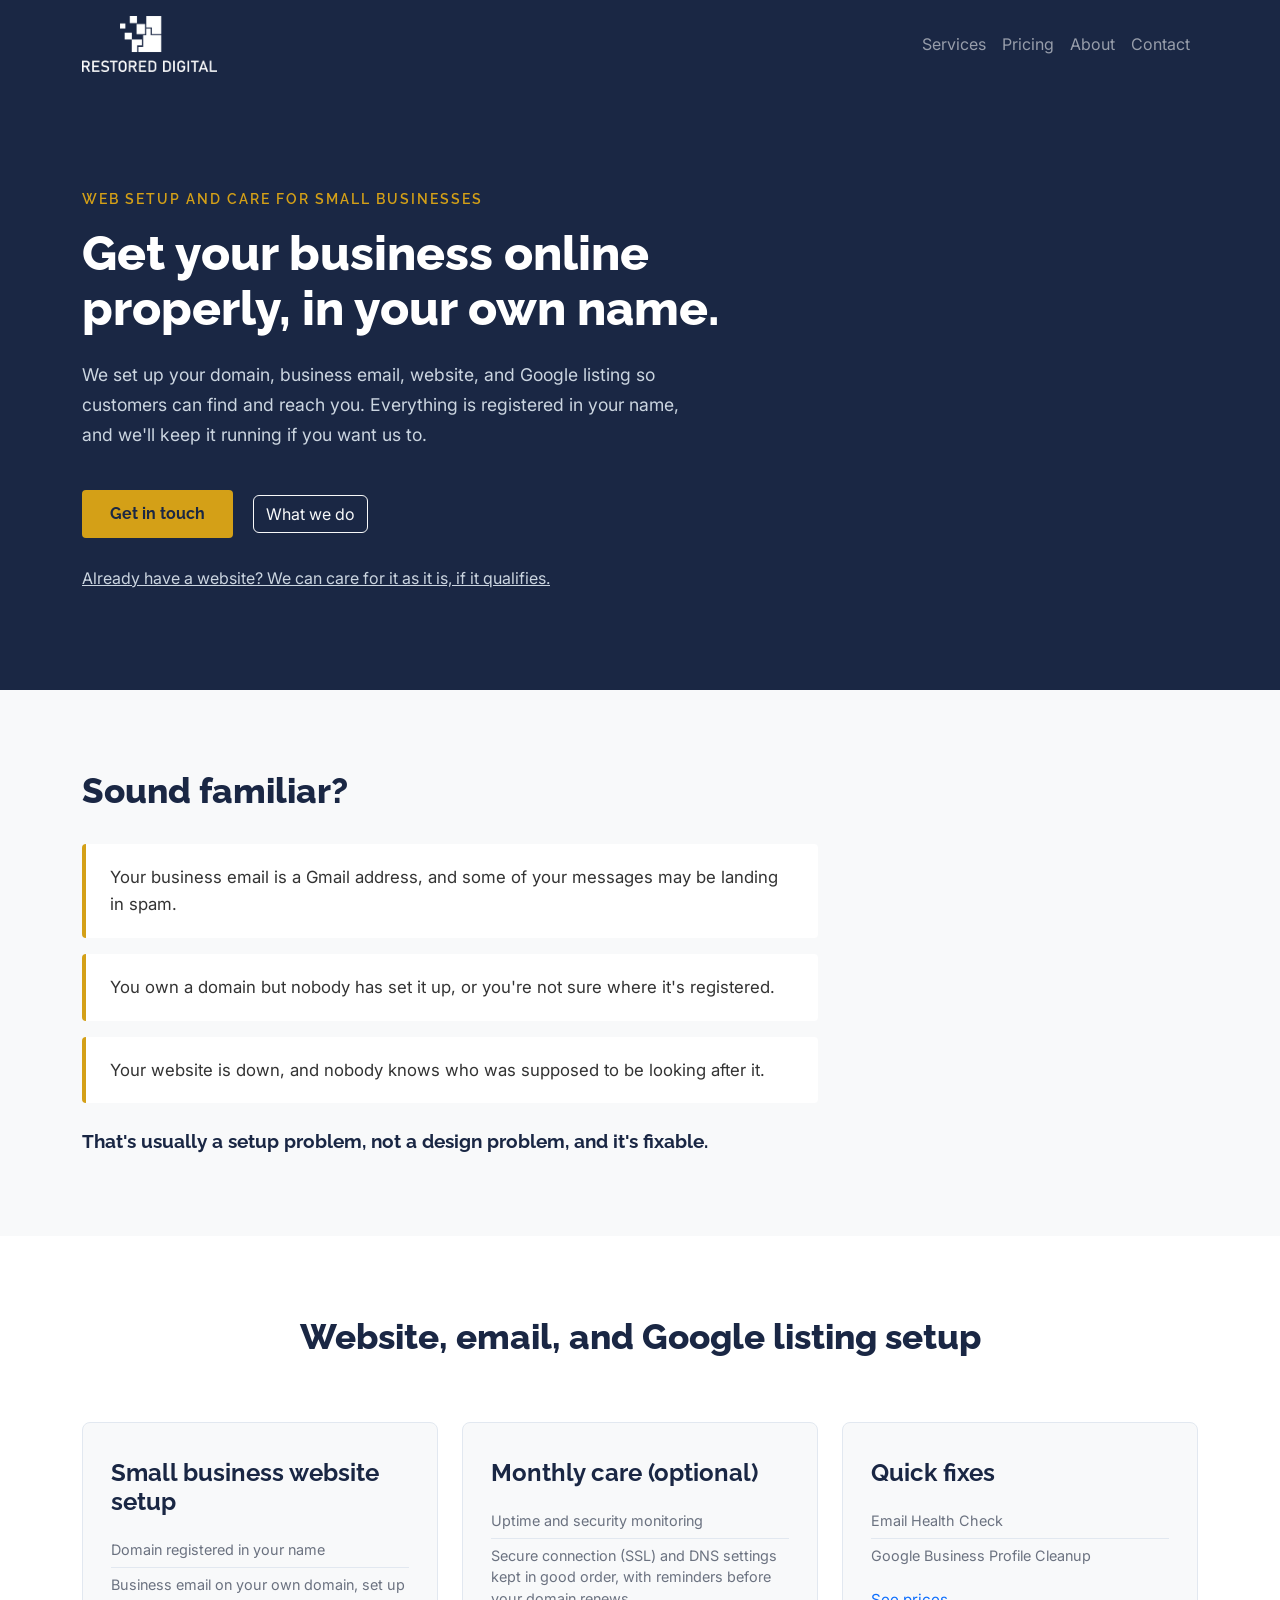
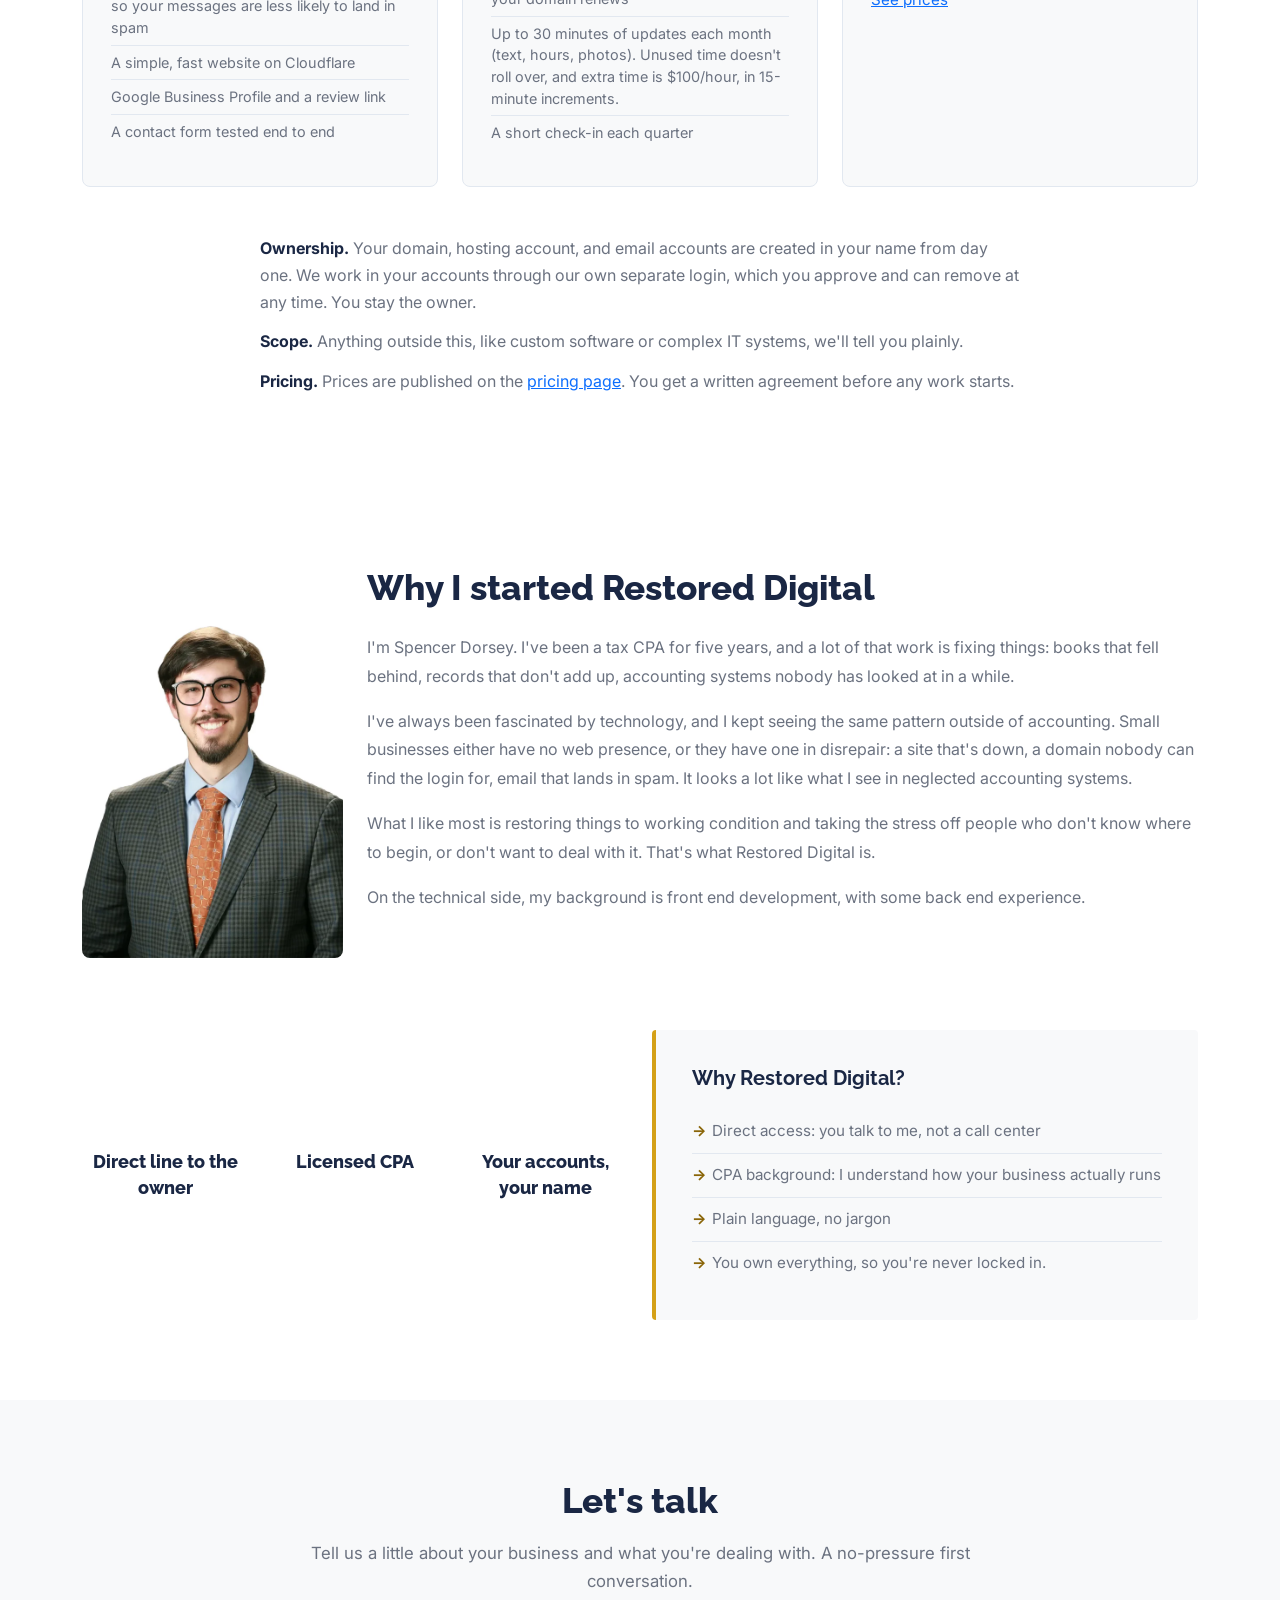
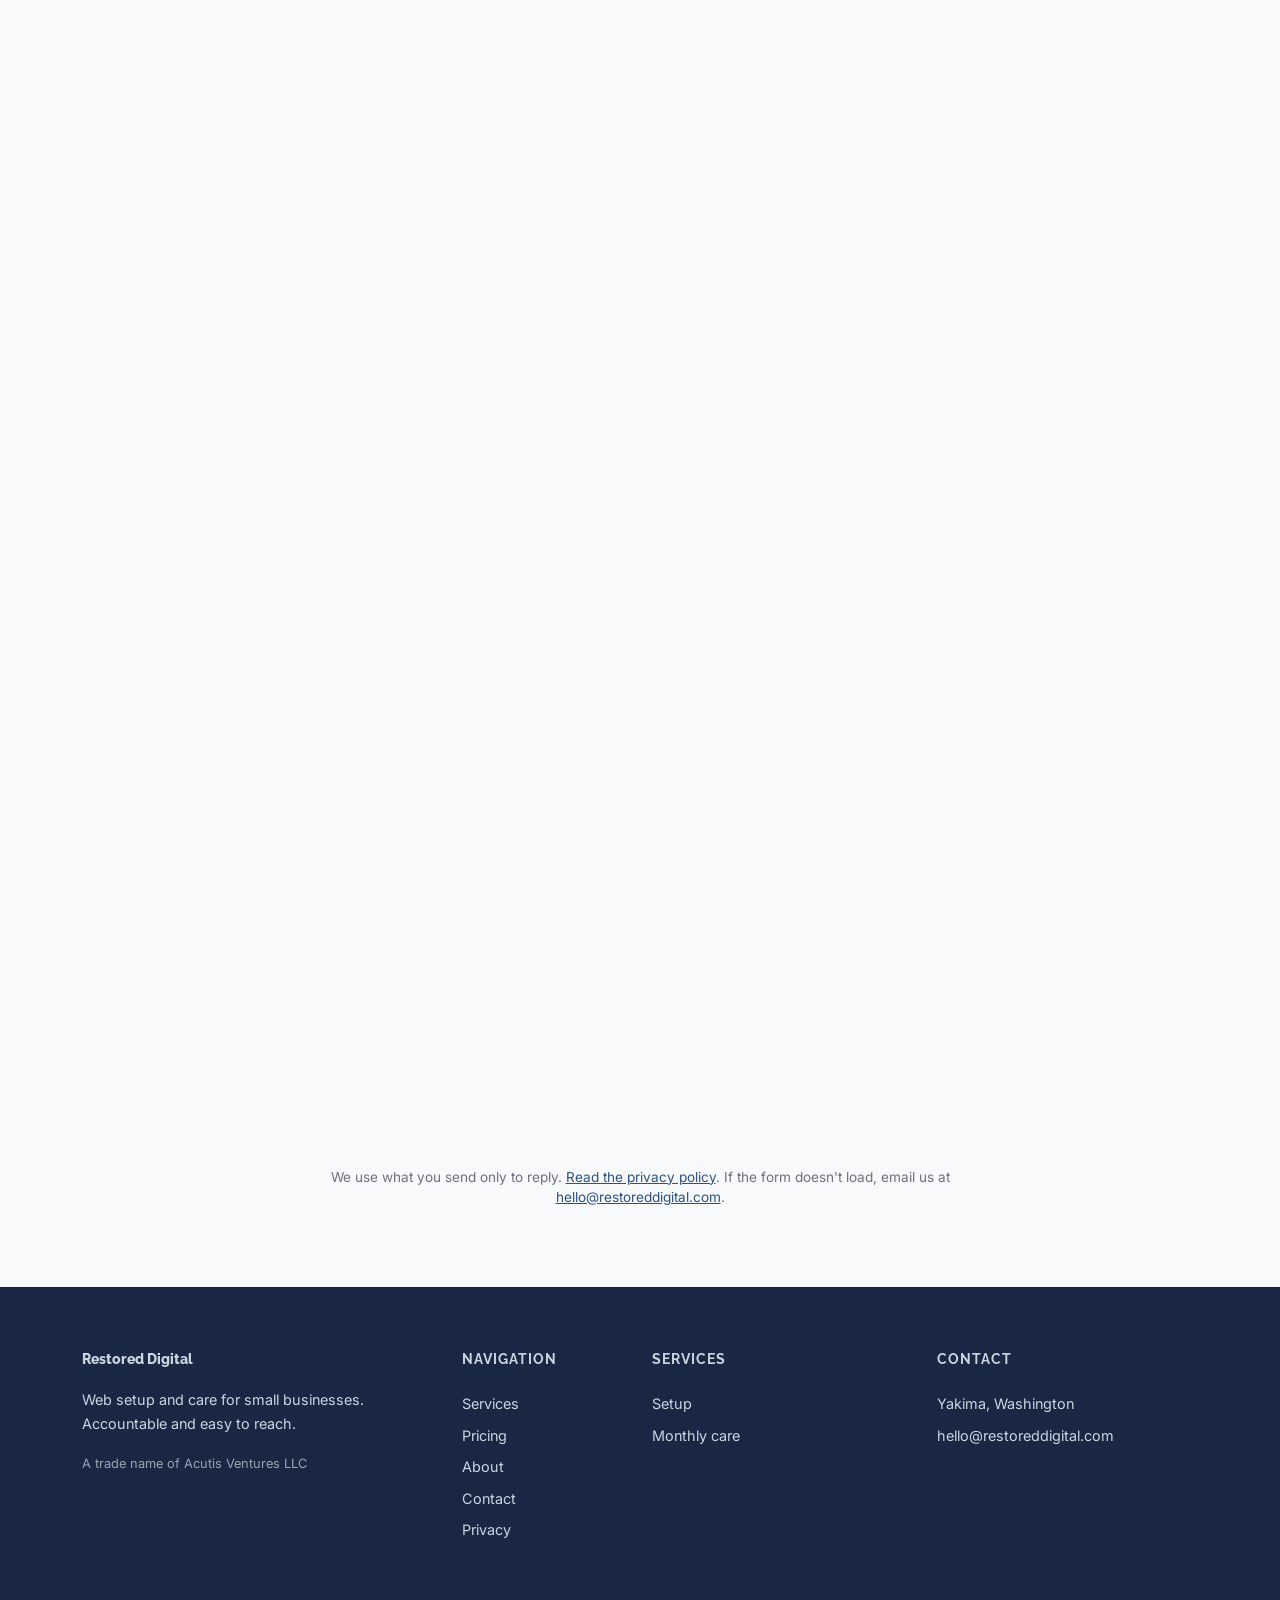
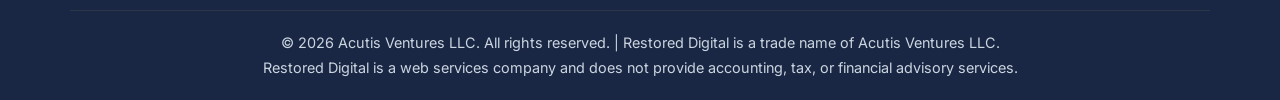
==== commit 4cc69d97: "Align site wording with the audit decisions Per the decisions recorded in the pricing copy doc (site" ====
--- a/index.html
+++ b/index.html
@@ -113,7 +113,7 @@
             "itemOffered": {
               "@type": "Service",
               "name": "Monthly website care",
-              "description": "Uptime and security monitoring, domain and SSL upkeep, small monthly edits."
+              "description": "Uptime and security monitoring, SSL and DNS upkeep, renewal reminders, small monthly edits."
             }
           }
         ]
@@ -236,8 +236,7 @@
                 <ul class="service-list">
                   <li>Domain registered in your name</li>
                   <li>
-                    Business email on your own domain, configured so your
-                    messages reach inboxes
+                    Business email on your own domain, set up so your messages are less likely to land in spam
                   </li>
                   <li>A simple, fast website on Cloudflare</li>
                   <li>Google Business Profile and a review link</li>
@@ -250,11 +249,10 @@
                 <h3>Monthly care (optional)</h3>
                 <ul class="service-list">
                   <li>Uptime and security monitoring</li>
-                  <li>Domain, DNS, and SSL kept current</li>
+                  <li>Secure connection (SSL) and DNS settings kept in good order, with reminders before your domain renews</li>
                   <li>
                     Up to 30 minutes of updates each month (text, hours,
-                    photos). Unused time doesn't roll over, and extra time is
-                    $100/hour.
+                    photos). Unused time doesn't roll over, and extra time is $100/hour, in 15-minute increments.
                   </li>
                   <li>A short check-in each quarter</li>
                 </ul>
@@ -276,12 +274,11 @@
           <div class="service-statements">
             <p>
               <strong>Ownership.</strong> Your domain, hosting account, and
-              email accounts are created in your name from day one. We work in your accounts through our own separate login. You stay the owner, and you can remove our access at any time.
+              email accounts are created in your name from day one. We work in your accounts through our own separate login, which you approve and can remove at any time. You stay the owner.
             </p>
             <p>
               <strong>Scope.</strong> Anything outside this, like custom
-              software or complex IT systems, we'll tell you plainly and point
-              you to someone who does it.
+              software or complex IT systems, we'll tell you plainly.
             </p>
             <p>
               <strong>Pricing.</strong> Prices are published on the
@@ -357,8 +354,7 @@
                     runs
                   </li>
                   <li>
-                    Plain language, no jargon, and no up-selling you on things
-                    you don't need
+                    Plain language, no jargon
                   </li>
                   <li>You own everything, so you're never locked in.</li>
                 </ul>
@@ -376,7 +372,7 @@
               <h2>Let's talk</h2>
               <p class="section-sub">
                 Tell us a little about your business and what you're dealing
-                with. No commitment, no sales pitch, just a conversation.
+                with. A no-pressure first conversation.
               </p>
             </div>
           </div>
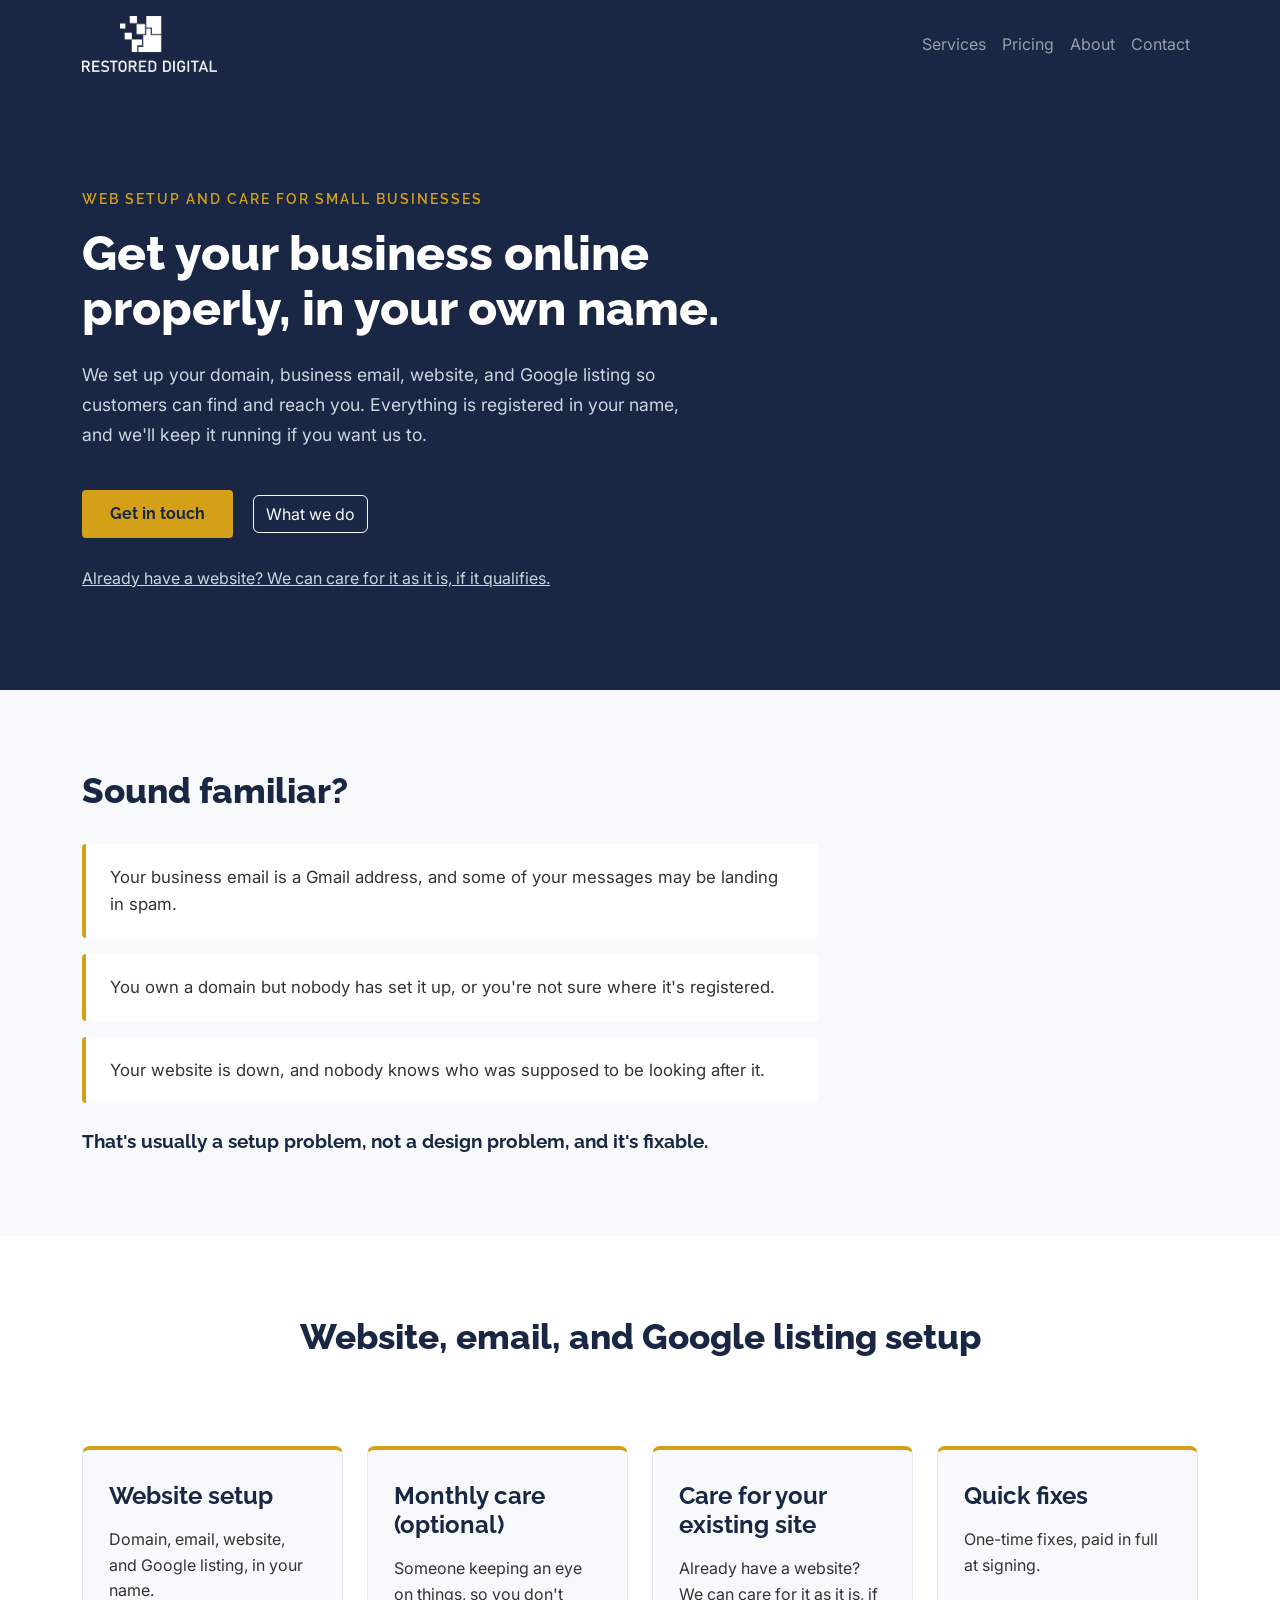
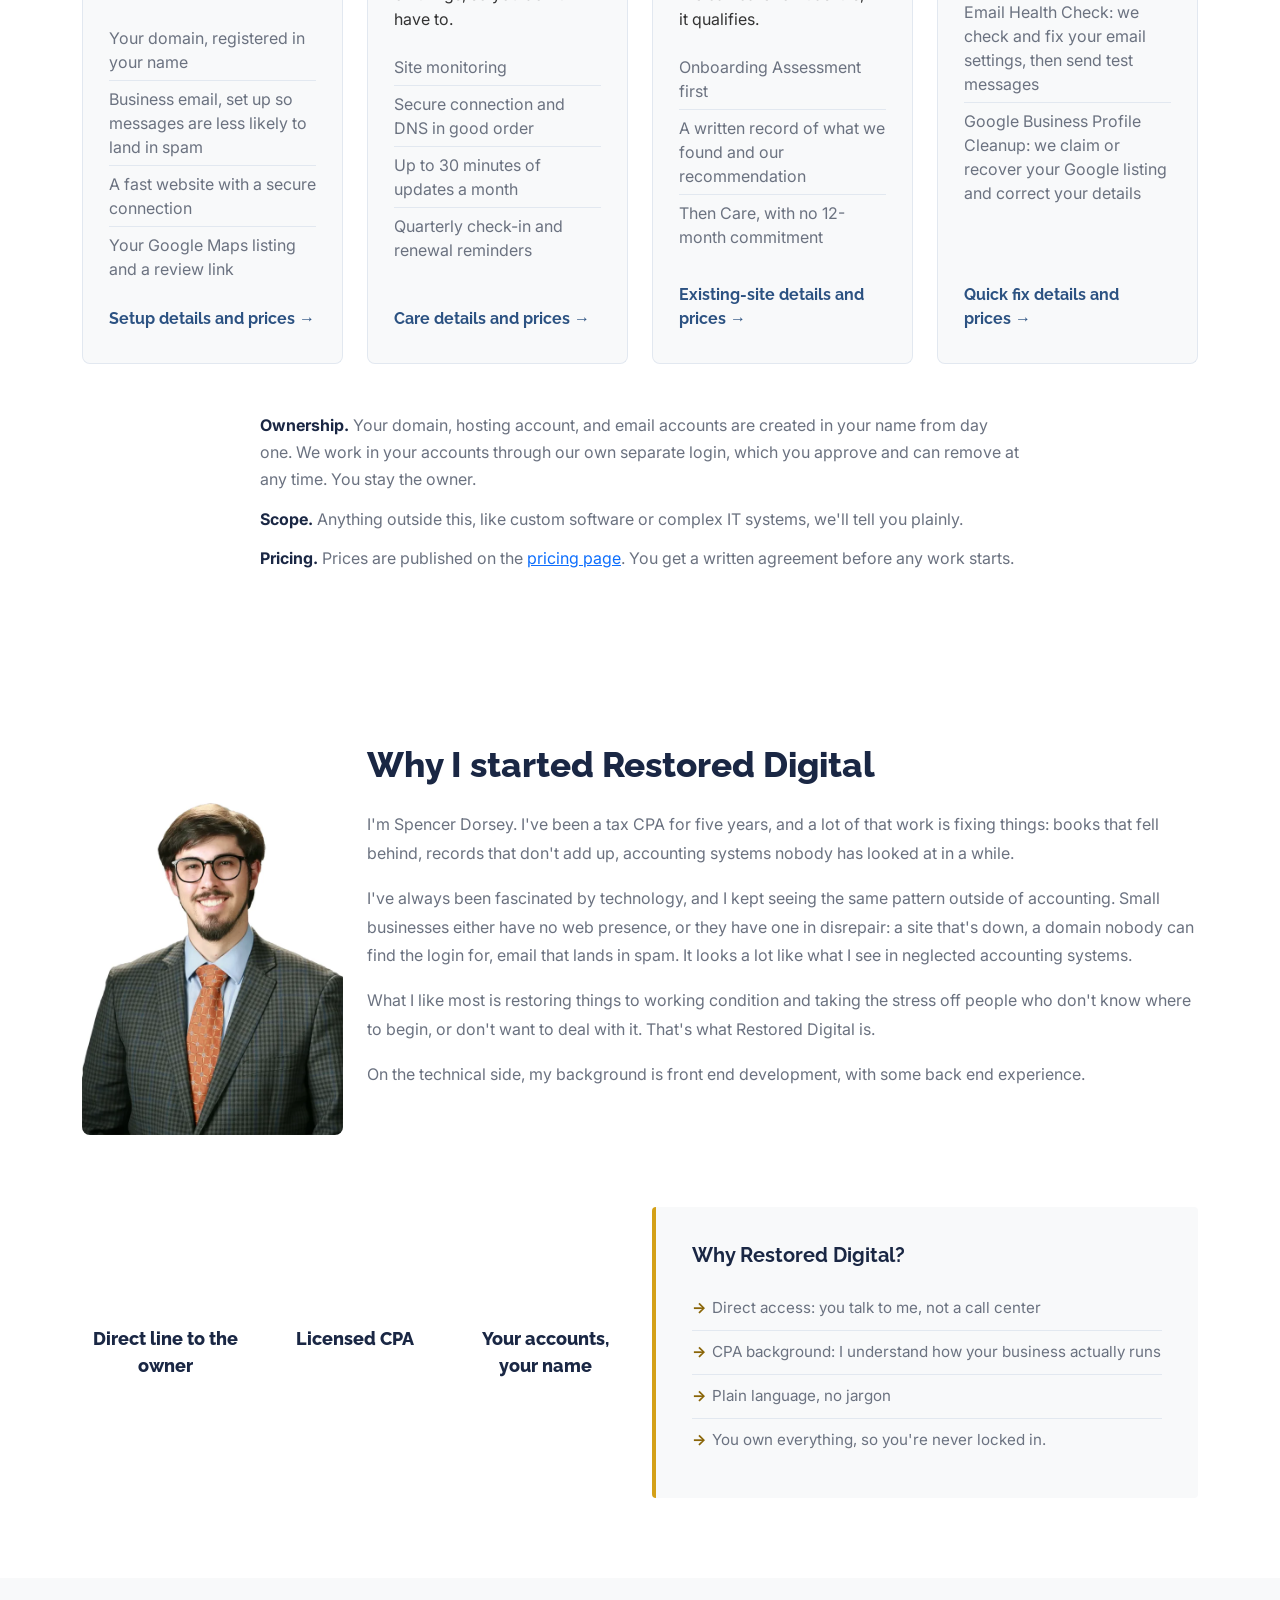
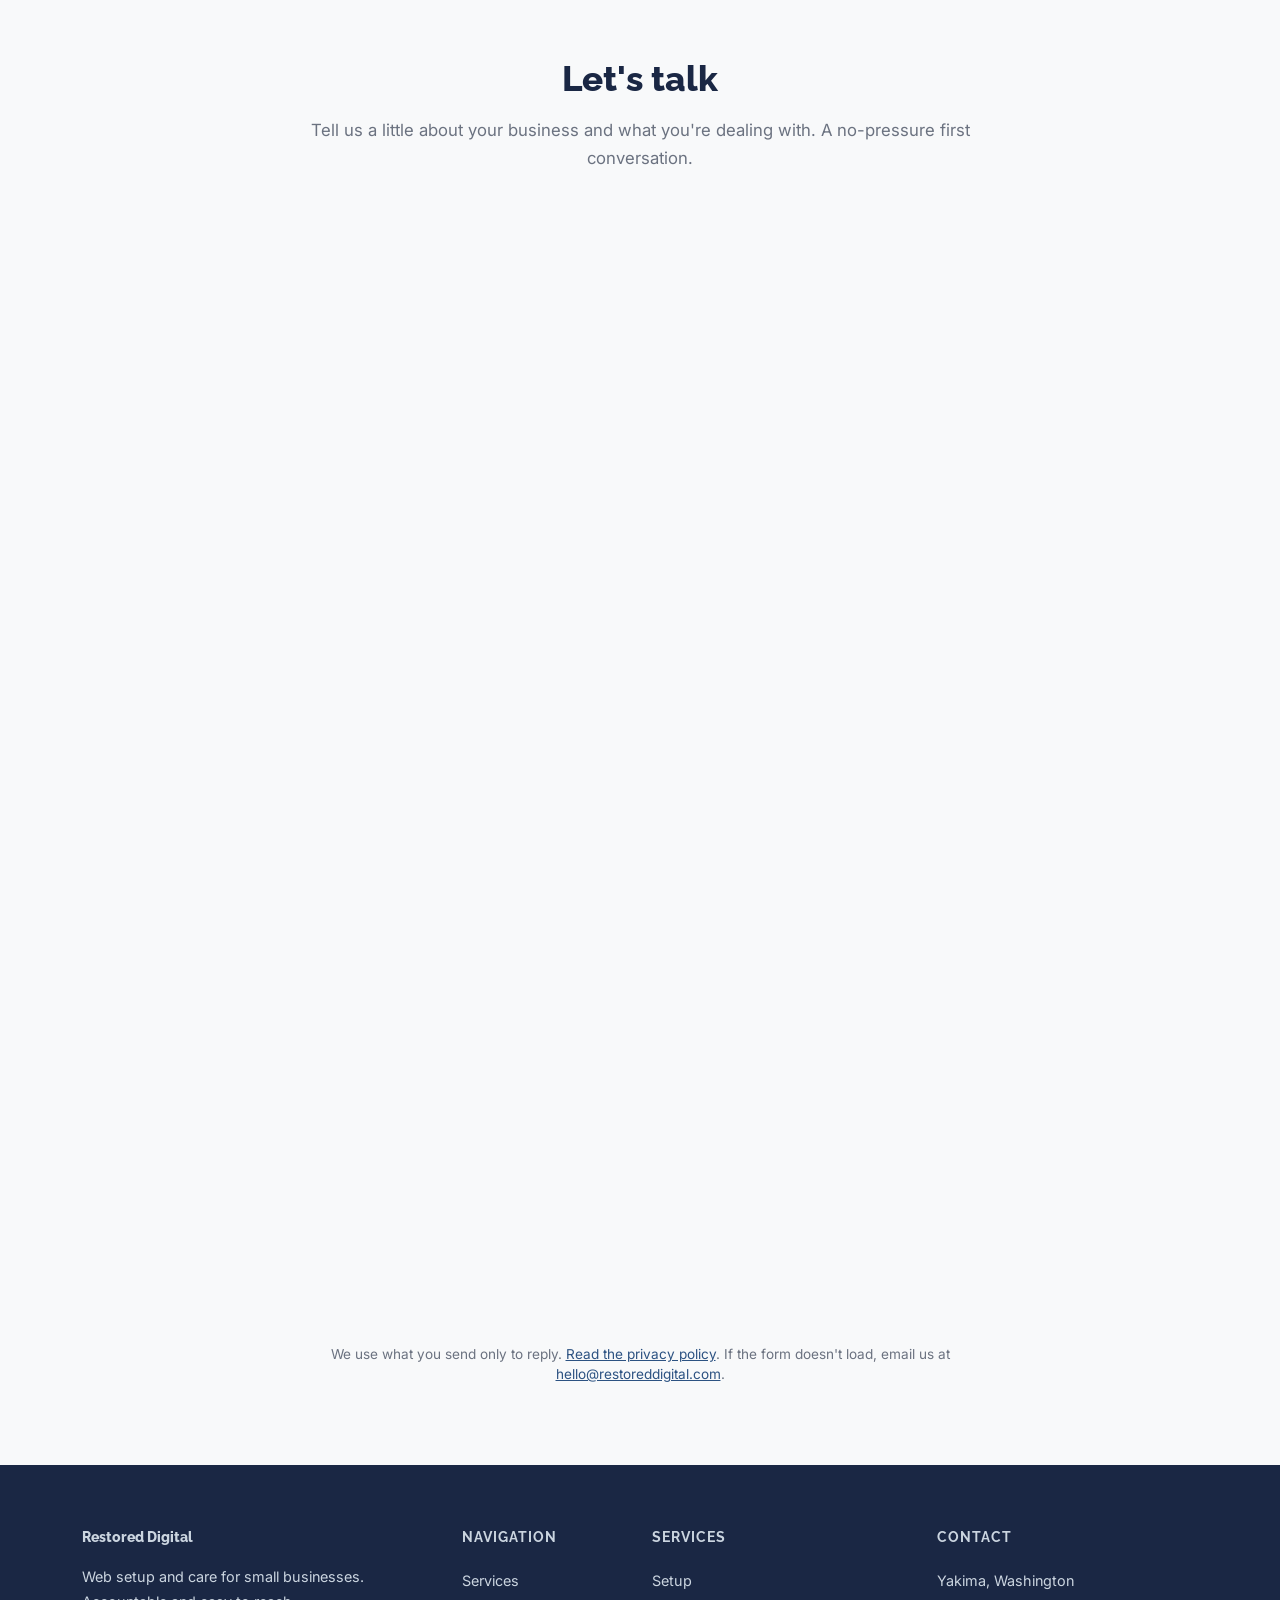
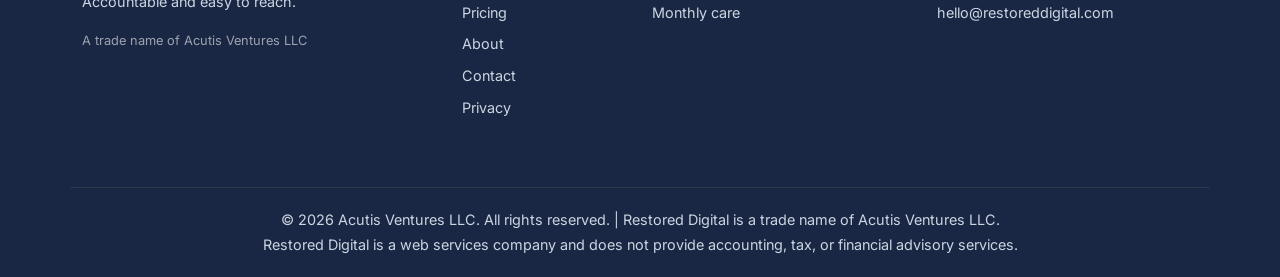
==== commit 8c9fb552: "Home page: four clickable service cards - Cards: Website setup, Monthly care, Care for your existing" ====
--- a/index.html
+++ b/index.html
@@ -229,45 +229,54 @@
               <h2>Website, email, and Google listing setup</h2>
             </div>
           </div>
-          <div class="row mt-5">
-            <div class="col-md-4 mb-4 mb-md-0">
+          <div class="row mt-5 g-4">
+            <div class="col-md-6 col-xl-3">
               <div class="service-card">
-                <h3>Small business website setup</h3>
+                <h3>Website setup</h3>
+                <p class="service-lead">Domain, email, website, and Google listing, in your name.</p>
                 <ul class="service-list">
-                  <li>Domain registered in your name</li>
-                  <li>
-                    Business email on your own domain, set up so your messages are less likely to land in spam
-                  </li>
-                  <li>A simple, fast website on Cloudflare</li>
-                  <li>Google Business Profile and a review link</li>
-                  <li>A contact form tested end to end</li>
+                  <li>Your domain, registered in your name</li>
+                  <li>Business email, set up so messages are less likely to land in spam</li>
+                  <li>A fast website with a secure connection</li>
+                  <li>Your Google Maps listing and a review link</li>
                 </ul>
-              </div>
-            </div>
-            <div class="col-md-4 mb-4 mb-md-0">
+                <a class="service-card-link" href="pricing.html#getting-started">Setup details and prices</a>
+              </div>
+            </div>
+            <div class="col-md-6 col-xl-3">
               <div class="service-card">
                 <h3>Monthly care (optional)</h3>
+                <p class="service-lead">Someone keeping an eye on things, so you don't have to.</p>
                 <ul class="service-list">
-                  <li>Uptime and security monitoring</li>
-                  <li>Secure connection (SSL) and DNS settings kept in good order, with reminders before your domain renews</li>
-                  <li>
-                    Up to 30 minutes of updates each month (text, hours,
-                    photos). Unused time doesn't roll over, and extra time is $100/hour, in 15-minute increments.
-                  </li>
-                  <li>A short check-in each quarter</li>
+                  <li>Site monitoring</li>
+                  <li>Secure connection and DNS in good order</li>
+                  <li>Up to 30 minutes of updates a month</li>
+                  <li>Quarterly check-in and renewal reminders</li>
                 </ul>
-              </div>
-            </div>
-            <div class="col-md-4">
+                <a class="service-card-link" href="pricing.html#care">Care details and prices</a>
+              </div>
+            </div>
+            <div class="col-md-6 col-xl-3">
+              <div class="service-card">
+                <h3>Care for your existing site</h3>
+                <p class="service-lead">Already have a website? We can care for it as it is, if it qualifies.</p>
+                <ul class="service-list">
+                  <li>Onboarding Assessment first</li>
+                  <li>A written record of what we found and our recommendation</li>
+                  <li>Then Care, with no 12-month commitment</li>
+                </ul>
+                <a class="service-card-link" href="pricing.html#existing-site">Existing-site details and prices</a>
+              </div>
+            </div>
+            <div class="col-md-6 col-xl-3">
               <div class="service-card">
                 <h3>Quick fixes</h3>
+                <p class="service-lead">One-time fixes, paid in full at signing.</p>
                 <ul class="service-list">
-                  <li>Email Health Check</li>
-                  <li>Google Business Profile Cleanup</li>
+                  <li>Email Health Check: we check and fix your email settings, then send test messages</li>
+                  <li>Google Business Profile Cleanup: we claim or recover your Google listing and correct your details</li>
                 </ul>
-                <p class="mt-3">
-                  <a href="pricing.html#quick-fixes">See prices</a>
-                </p>
+                <a class="service-card-link" href="pricing.html#quick-fixes">Quick fix details and prices</a>
               </div>
             </div>
           </div>
--- a/css/styles.css
+++ b/css/styles.css
@@ -175,13 +175,21 @@
 }
 
 .service-card {
+    position: relative;
     background: var(--off-white);
     border: 1px solid var(--border);
+    border-top: 4px solid var(--gold);
     border-radius: 8px;
-    padding: 36px 28px;
+    padding: 32px 26px;
     height: 100%;
     display: flex;
     flex-direction: column;
+    transition: box-shadow 0.15s ease, transform 0.15s ease;
+}
+
+.service-card:hover {
+    box-shadow: 0 6px 18px rgba(26, 39, 68, 0.12);
+    transform: translateY(-2px);
 }
 
 .service-card h3 {
@@ -217,8 +225,8 @@
 .service-list {
     list-style: none;
     padding: 0;
-    margin: 0;
-    font-size: 0.9rem;
+    margin: 0 0 20px 0;
+    font-size: 1rem;
     color: var(--gray);
     margin-top: 0;
 }
@@ -230,6 +238,61 @@
 
 .service-list li:last-child {
     border-bottom: none;
+}
+
+.service-card .service-lead {
+    color: var(--text);
+    font-size: 1rem;
+    margin-bottom: 16px;
+}
+
+/* The whole card is the link: the overlay covers the card, one link per card. */
+.service-card-link {
+    margin-top: auto;
+    color: var(--blue);
+    font-family: "Raleway", sans-serif;
+    font-weight: 700;
+    text-decoration: none;
+}
+
+.service-card-link::after {
+    content: "\00a0\2192";
+}
+
+.service-card-link::before {
+    content: "";
+    position: absolute;
+    inset: 0;
+    border-radius: 8px;
+}
+
+.service-card-link:hover {
+    text-decoration: underline;
+}
+
+.service-card-link:focus-visible {
+    outline: none;
+}
+
+.service-card-link:focus-visible::before {
+    outline: 3px solid var(--blue);
+    outline-offset: 2px;
+}
+
+@media (max-width: 575.98px) {
+    .service-card {
+        padding: 24px 20px;
+    }
+}
+
+@media (prefers-reduced-motion: reduce) {
+    .service-card {
+        transition: none;
+    }
+
+    .service-card:hover {
+        transform: none;
+    }
 }
 /* --- About --- */
 #about {
